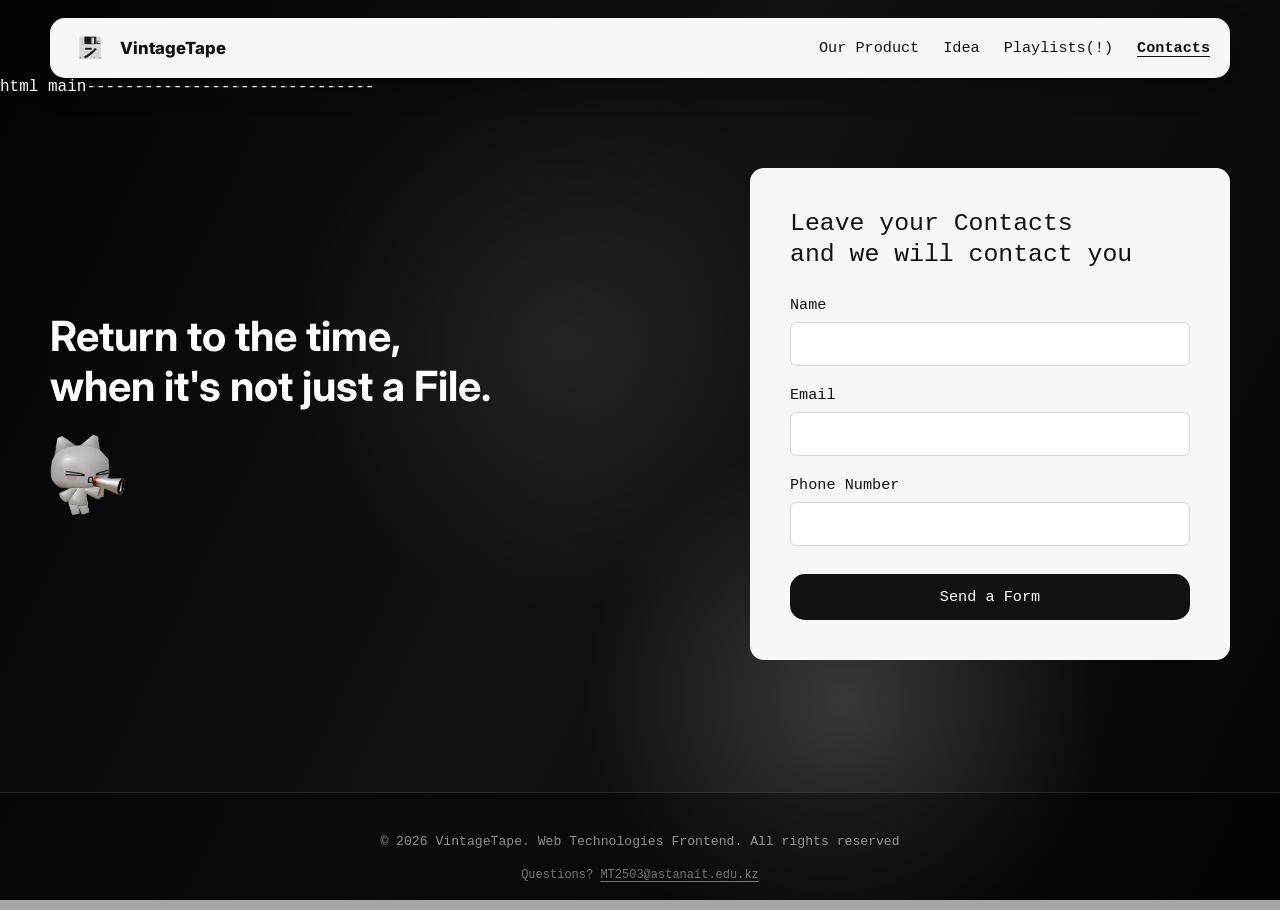
==== contacts.html @ 5c52cff9 "add contacts form" ====
<!DOCTYPE html>
<html lang="en">
<head>
  <meta charset="UTF-8">
  <meta name="viewport" content="width=device-width, initial-scale=1.0">
  <meta name="description" content="VintageTape Contacts - leave your name and contact info and we will get back to you.">
  <title>Contacts</title>

  <link rel="preconnect" href="https://fonts.googleapis.com">
  <link rel="preconnect" href="https://fonts.gstatic.com" crossorigin>
  <link href="https://fonts.googleapis.com/css2?family=Inter:wght@700;800&family=Iosevka+Charon:wght@400;500;700&display=swap" rel="stylesheet">
  <link rel="icon" type="image/x-icon" href="images/favicon.ico">
  <link rel="stylesheet" href="css/style.css">
  <link rel="stylesheet" href="css/responsive.css">
</head>

<body>

  <header class="site-nav">
    <a href="index.html" class="logo-link">
      <img src="images/logo.png" alt="VintageTape logo" class="logo-image">
      <span class="logo-text">VintageTape</span>
    </a>

    <nav class="nav-links" aria-label="Primary">
      <ul>
        <li><a href="index.html">Our Product</a></li>
        <li><a href="idea.html">Idea</a></li>
        <li><a href="playlists.html">Playlists(!)</a></li>
        <li><a href="contacts.html" class="active">Contacts</a></li>
      </ul>
    </nav>
  </header>

  <main>
   html main------------------------------
<section class="memory-section contacts-section">
      <div class="page-shell contacts-shell">

        <div class="contacts-intro">
          <h1 class="contacts-title">Return to the time,<br>when it's not just a File.</h1>
          <img src="images/cat-megaphone.png" alt="Cat mascot with a megaphone" class="contacts-cat">
        </div>

        <form class="contacts-card" action="#" method="post">
          <h2>Leave your Contacts<br>and we will contact you</h2>

          <label for="contact-name">Name</label>
          <input type="text" id="contact-name" name="name" autocomplete="name" required>

          <label for="contact-email">Email</label>
          <input type="email" id="contact-email" name="email" autocomplete="email" required>

          <label for="contact-phone">Phone Number</label>
          <input type="tel" id="contact-phone" name="phone" autocomplete="tel" required>

          <button type="submit" class="btn-submit">Send a Form</button>
        </form>

      </div>
    </section>

  </main>

  <footer class="site-footer">
    <div class="page-shell footer-content">
      <p> &copy 2026 VintageTape. Web Technologies Frontend. All rights reserved</p>
      <p class="footer-copy">Questions? <a href="https://lms.astanait.edu.kz/login/index.php?loginredirect=1">MT2503@astanait.edu.kz</a></p>
    </div>
  </footer>

</body>
</html>
---- css/style.css ----
*,
*::before,
*::after {
  box-sizing: border-box;
}

html {
  scroll-behavior: smooth;
}

body {
  margin: 0;
  min-width: 320px;
  color: #fff;
  font-family: "Iosevka Charon", monospace;

  background:
    radial-gradient(circle at 66% 78%, rgba(255, 255, 255, 0.18), transparent 24%),
    radial-gradient(circle at 44% 38%, rgba(255, 255, 255, 0.08), transparent 30%),
    linear-gradient(115deg, #030303 0%, #111 47%, #050505 100%);
  background-attachment: fixed;
}
/*Page sections*/

.memory-section {
  position: relative;
  overflow: hidden;
  padding: 72px 0;
}

.memory-section + .memory-section {
  margin-top: 48px;
}

.page-shell {
  width: min(1180px, calc(100% - 84px));
  margin: 0 auto;
}

/*Top nav bar*/

/* flex: main navigation */
.site-nav {
  width: min(1180px, calc(100% - 84px));
  margin: 18px auto 0;
  padding: 10px 20px;

  display: flex;
  align-items: center;
  justify-content: space-between;
  gap: 16px;

  background: #f7f7f7;
  border-radius: 15px;
  box-shadow: 0 10px 28px rgba(0, 0, 0, 0.3);
}

.logo-link {
  display: flex;
  align-items: center;
  gap: 10px;
  color: #111;
  text-decoration: none;
  flex-shrink: 0;
}

.logo-image {
  display: block;
  width: 40px;
  height: 40px;
  object-fit: contain;
}

.logo-text {
  font-family: "Inter", sans-serif;
  font-weight: 800;
  font-size: 1.05rem;
  white-space: nowrap;
}

.nav-links {
  font-family: "Iosevka Charon", monospace;
  font-size: 0.95rem;
  color: #111;
}

.nav-links ul {
  display: flex;
  align-items: center;
  gap: 24px;
  list-style: none;
  margin: 0;
  padding: 0;
}

.nav-links a {
  display: inline-block;
  color: inherit;
  text-decoration: none;
}

.nav-links a:hover,
.nav-links a:focus-visible {
  text-decoration: underline;
  text-underline-offset: 4px;
}

.nav-links a.active {
  font-weight: 700;
  text-decoration: underline;
  text-underline-offset: 4px;
}

.btn-cta {
  display: inline-block;
  padding: 12px 22px;
  border-radius: 15px;
  background: #111;
  color: #fff;

  font-family: "Iosevka Charon", monospace;
  font-size: 0.92rem;
  text-decoration: none;
  white-space: nowrap;
}

.btn-cta:hover,
.btn-cta:focus-visible {
  background: #2a2a2a;
}

/*Footer*/

.site-footer {
  margin-top: 60px;
  padding: 28px 0;
  border-top: 1px solid rgba(255, 255, 255, 0.12);
  background: rgba(0, 0, 0, 0.35);

  font-family: "Iosevka Charon", monospace;
  font-size: 0.82rem;
  color: rgba(255, 255, 255, 0.55);
  text-align: center;
}

.footer-content {
  display: flex;
  flex-direction: column;
  gap: 6px;
  align-items: center;
}

.footer-content a {
  color: inherit;
  text-decoration: underline;
  text-underline-offset: 3px;
}

.footer-copy {
  margin: 0;
  font-size: 0.75rem;
  opacity: 0.8;
}

:focus-visible {
  outline: 2px solid #fff;
  outline-offset: 4px;
}
/*Home page - Hero*/

.hero-shell {
  display: flex;
  flex-direction: column;
  align-items: center;
}

.hero-tagline {
  align-self: flex-end;
  margin: 0 0 8px;
  max-width: 340px;

  font-family: "Inter", sans-serif;
  font-weight: 700;
  font-size: 1.5rem;
  line-height: 1.25;
  text-align: right;
}

.disc-frame {
  position: relative;
  width: min(560px, 78vw);
}

.disc-slot {
  width: 100%;
  height: auto;
  aspect-ratio: 1 / 1;
  margin: 0;
}

.disc-image {
  max-width: 100%;
  max-height: 100%;
}

.wordmark {
  margin: -40px 0 0;

  font-family: "Inter", sans-serif;
  font-weight: 800;
  font-size: clamp(3rem, 8vw, 6.5rem);
  line-height: 1;
  letter-spacing: -0.03em;
  text-align: center;
}

.hero-cat {
  display: block;
  width: 96px;
  height: auto;
  margin: 20px auto 0;
}

/*Home page - Why VintageTape */

.benefits-title {
  margin: 0 0 32px;
  text-align: center;

  font-family: "Inter", sans-serif;
  font-weight: 700;
  font-size: clamp(1.6rem, 3vw, 2.2rem);
}
/* flex: benefits cards, wrap on smaller screens */
.benefits-row {
  display: flex;
  flex-wrap: wrap;
  justify-content: center;
  gap: 20px;
}

.benefit-card:hover {
  transform: translateY(-3px);
}

.benefit-card {
  flex: 1 1 220px;
  max-width: 320px;
  padding: 24px;

  background: #f7f7f7;
  color: #111;
  border-radius: 12px;
  text-align: center;
}

.benefit-card h3 {
  margin: 0 0 10px;
  font-family: "Iosevka Charon", monospace;
  font-size: 1.15rem;
  font-weight: 400;
}

.benefit-card p {
  margin: 0;
  font-size: 0.92rem;
  line-height: 1.3;
}

.benefits-summary {
  max-width: 640px;
  margin: 32px auto 0;
  text-align: center;
  font-size: 0.95rem;
  line-height: 1.45;
  color: rgba(255, 255, 255, 0.8);
}
/* Home page - Featured Playlists teaser*/

.featured-section {
  overflow: hidden;
}

.featured-disc-image {
  position: absolute;
  left: -40px;
  top: 50%;
  transform: translateY(-50%);
  width: min(280px, 32vw);
  height: auto;
  display: block;
  pointer-events: none;
  z-index: 0;
}

.featured-shell {
  position: relative;
  min-height: 480px;
  margin-top: 40px;
  display: flex;
  align-items: center;
}

.featured-text {
  position: relative;
  z-index: 1;
  margin-left: min(290px, 34vw);
  flex: 1;         
  min-width: 0;
  text-align: left;
}

.featured-list {
  display: flex;
  flex-direction: column;
  gap: 4px;
  list-style: none;
  margin: 0 0 18px;
  padding: 0;
  width: 100%;     
}

.featured-list a {
  display: block;
  padding: 10px 0;
  border-bottom: 1px solid rgba(255, 255, 255, 0.15);
  color: #fff;
  text-decoration: none;
}

.featured-list a:hover,
.featured-list a:focus-visible {
  color: rgba(255, 255, 255, 0.65);
}

.featured-link {
  display: inline-block;
  color: #fff;
  font-weight: 700;
  text-decoration: underline;
  text-underline-offset: 4px;
}
/*Contacts page*/

/* flex: contacts form + intro side by side */
.contacts-shell {
  display: flex;
  align-items: center;
  justify-content: space-between;
  flex-wrap: wrap;
  gap: 40px;
}

.contacts-intro {
  flex: 1 1 320px;
  display: flex;
  flex-direction: column;
  align-items: flex-start;
}

.contacts-title {
  margin: 0;
  font-family: "Inter", sans-serif;
  font-weight: 700;
  font-size: clamp(1.9rem, 3.6vw, 2.6rem);
  line-height: 1.2;
}

.contacts-cat {
  display: block;
  width: 76px;
  height: auto;
  margin: 22px 0 0;
}

.contacts-card {
  width: min(480px, 100%);
  padding: 40px;

  display: flex;
  flex-direction: column;

  background: #f7f7f7;
  color: #111;
  border-radius: 14px;
}

.contacts-card h2 {
  margin: 0 0 26px;
  font-family: "Iosevka Charon", monospace;
  font-weight: 500;
  font-size: clamp(1.3rem, 2.4vw, 1.55rem);
  line-height: 1.25;
}

.contacts-card label {
  margin: 0 0 8px;
  font-family: "Iosevka Charon", monospace;
  font-size: 0.95rem;
}

.contacts-card input {
  margin: 0 0 20px;
  padding: 12px 14px;

  border: 1px solid rgba(0, 0, 0, 0.15);
  border-radius: 6px;
  background: #fff;
  color: #111;

  font-family: "Iosevka Charon", monospace;
  font-size: 0.95rem;
}

.contacts-card input:focus-visible {
  outline: 2px solid #111;
  outline-offset: 1px;
}

.btn-submit {
  margin-top: 8px;
  padding: 14px;

  border: none;
  border-radius: 15px;
  background: #111;
  color: #fff;

  font-family: "Iosevka Charon", monospace;
  font-size: 0.95rem;
  cursor: pointer;
}

.btn-submit:hover,
.btn-submit:focus-visible {
  background: #2a2a2a;
}

.faq-kicker {
  margin: 0 0 6px;
  font-size: 0.8rem;
  letter-spacing: 0.08em;
  text-transform: uppercase;
  color: rgba(255, 255, 255, 0.6);
}

.faq-title {
  margin: 0 0 24px;
  font-family: "Inter", sans-serif;
  font-weight: 700;
  font-size: clamp(1.5rem, 3vw, 2rem);
}

.faq-list {
  display: flex;
  flex-direction: column;
  gap: 4px;
}

.faq-item {
  padding: 16px 0;
  border-top: 1px solid rgba(255, 255, 255, 0.15);
}

.faq-item summary {
  cursor: pointer;
  font-weight: 700;
  font-size: 1rem;
  color: #fff;
}

.faq-item p {
  margin: 12px 0 0;
  font-size: 0.92rem;
  line-height: 1.4;
  color: rgba(255, 255, 255, 0.8);
}
---- css/responsive.css ----
/* tablet- grids go 2 columns */
@media (max-width: 900px) {
  .page-shell {
    width: min(720px, calc(100% - 48px));
  }

  .memory-grid {
    grid-template-columns: repeat(2, minmax(0, 1fr));
    gap: 24px;
  }

  .memory-card {
    min-height: 280px;
    padding: 20px 16px 16px;
  }

  .site-nav {
    width: min(720px, calc(100% - 48px));
  }

  .nav-links ul {
    gap: 14px;
  }

  .nav-links {
    font-size: 0.85rem;
  }

  .playlists-grid {
    grid-template-columns: repeat(2, minmax(0, 1fr));
    gap: 18px;
  }

  .playlist-card {
    padding: 18px 16px 22px;
  }

  .contacts-shell {
    justify-content: center;
    text-align: center;
  }

  .contacts-intro {
    align-items: center;
  }

   .floating-disc {
    display: none;
  }

  .featured-disc-image {
    left: -30px;
    width: min(220px, 30vw);
  }

  .featured-shell {
    min-height: 420px;
  }

  .featured-text {
    margin-left: min(200px, 28vw);
  }
}

/* phone- single column, nav wraps, featured disc at bottom */
@media (max-width: 560px) {
  .page-shell {
    width: calc(100% - 28px);
  }

  .idea-title {
    font-size: 2rem;
    line-height: 1.08;
  }

  .idea-intro {
    font-size: 0.95rem;
  }

  .memory-grid {
    grid-template-columns: 1fr;
    justify-items: center;
    gap: 16px;
    margin-top: 44px;
  }

  .memory-card {
    width: 100%;
    max-width: 320px;
    min-height: 260px;
    padding: 20px 16px 18px;
  }

  .image-slot {
    height: 88px;
  }

  .memory-card p {
    font-size: 0.9rem;
  }

  .idea-cta-row {
    flex-direction: column;
    align-items: center;
    gap: 16px;
    margin-top: 56px;
  }

  .idea-cta-card {
    flex: 1 1 auto;
    width: 100%;
    max-width: 320px;
    padding: 22px 20px;
  }

  .idea-quote {
    font-size: 1.35rem;
  }

  .idea-quote-caption {
    font-size: 0.95rem;
  }

  .idea-cta-card h3 {
    font-size: 1.3rem;
  }

  .idea-cta-card p {
    font-size: 1rem;
  }

  .site-nav {
    flex-wrap: wrap;
    justify-content: center;
    border-radius: 22px;
    padding: 14px;
  }

  .logo-link {
    justify-content: center;
  }

  .nav-links {
    width: 100%;
  }

  .nav-links ul {
    justify-content: center;
    flex-wrap: wrap;
    gap: 10px 16px;
  }

  .hero-tagline {
    align-self: center;
    text-align: center;
  }

  .wordmark {
    font-size: clamp(2.6rem, 13vw, 4rem);
  }

  .hero-cat {
    width: 76px;
  }

    .featured-section {
    padding-bottom: 0;
  }

  .featured-shell {
    min-height: 0;
    margin-top: 24px;
    padding-bottom: 130px;
    display: block;
  }

  .featured-text {
    position: relative;
    z-index: 2;
    margin-left: 0;
    text-align: center;
  }

  .featured-list a {
    text-align: center;
  }

  .featured-disc-image {
    position: absolute;
    left: 50%;
    top: auto;
    right: auto;
    bottom: -80px;
    width: min(120px, 32vw);
    height: auto;
    margin: 0;
    transform: translateX(-50%) rotate(-90deg);
    transform-origin: center center;
    z-index: 0;
    pointer-events: none;
  }

  .site-footer {
    margin-top: 0;
  }
  .playlists-grid {
    grid-template-columns: 1fr;
    justify-items: center;
    gap: 28px;
  }

  .playlist-card {
    width: 100%;
    max-width: 320px;
    padding: 18px 14px 22px;
  }

  .playlist-card h2 {
    font-size: 1.05rem;
  }

  .playlist-disc {
    max-width: 150px;
    margin: 4px 0 16px;
  }

  .faq-item summary {
    font-size: 0.95rem;
  }

  .faq-item p {
    font-size: 0.88rem;
  }

  .contacts-card {
    padding: 24px 18px;
  }

  .contacts-card input {
    padding: 10px 12px;
    margin-bottom: 16px;
  }

  .make-it-yours-shell {
    flex-direction: column;
    justify-content: flex-start;
    text-align: center;
    padding: 30px 24px;
  }

  .make-it-yours-text {
    flex: 1 1 auto;
  }

  .make-it-yours-text p {
    margin-left: auto;
    margin-right: auto;
  }

  .make-it-yours-text ol {
    display: inline-block;
    text-align: left;
  }

  .make-it-yours-btn {
    width: 100%;
  }
}
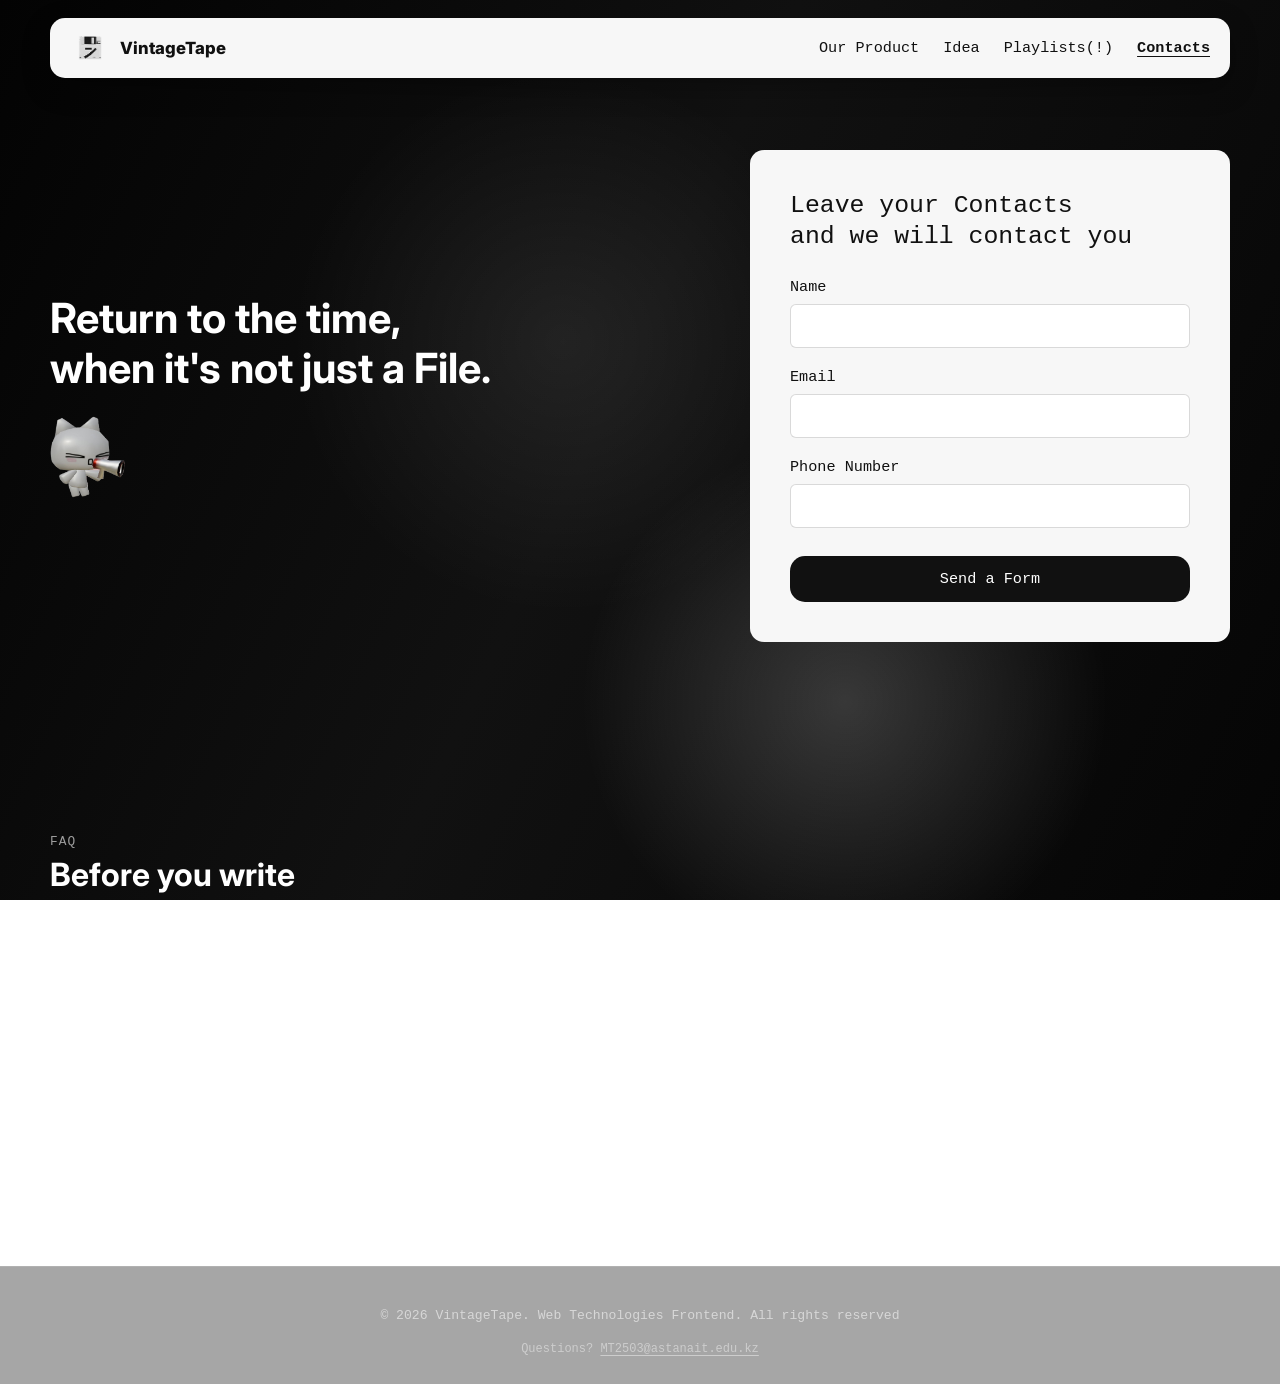
==== commit d11e12a3: "add faq section" ====
--- a/contacts.html
+++ b/contacts.html
@@ -33,7 +33,7 @@
   </header>
 
   <main>
-   html main------------------------------
+  
 <section class="memory-section contacts-section">
       <div class="page-shell contacts-shell">
 
@@ -59,6 +59,34 @@
 
       </div>
     </section>
+    <section class="memory-section faq-section" aria-labelledby="faq-title">
+      <div class="page-shell">
+        <p class="faq-kicker">FAQ</p>
+        <h2 id="faq-title" class="faq-title">Before you write</h2>
+
+        <div class="faq-list">
+          <details class="faq-item">
+            <summary>Do I need an account?</summary>
+            <p>No. Leave your name and contact info above, and we'll get back to you directly.</p>
+          </details>
+
+          <details class="faq-item">
+            <summary>Can I request a specific genre?</summary>
+            <p>Yes - pick one from the Playlists page first, or just mention it in your message.</p>
+          </details>
+
+          <details class="faq-item">
+            <summary>Is VintageTape a streaming app?</summary>
+            <p>Not quite - it's a themed catalog experience. Pick a mood, and we help you build a playlist around it.</p>
+          </details>
+
+          <details class="faq-item">
+            <summary>How long until I hear back?</summary>
+            <p>Usually within a day.</p>
+          </details>
+        </div>
+      </div>
+    </section>
 
   </main>
 
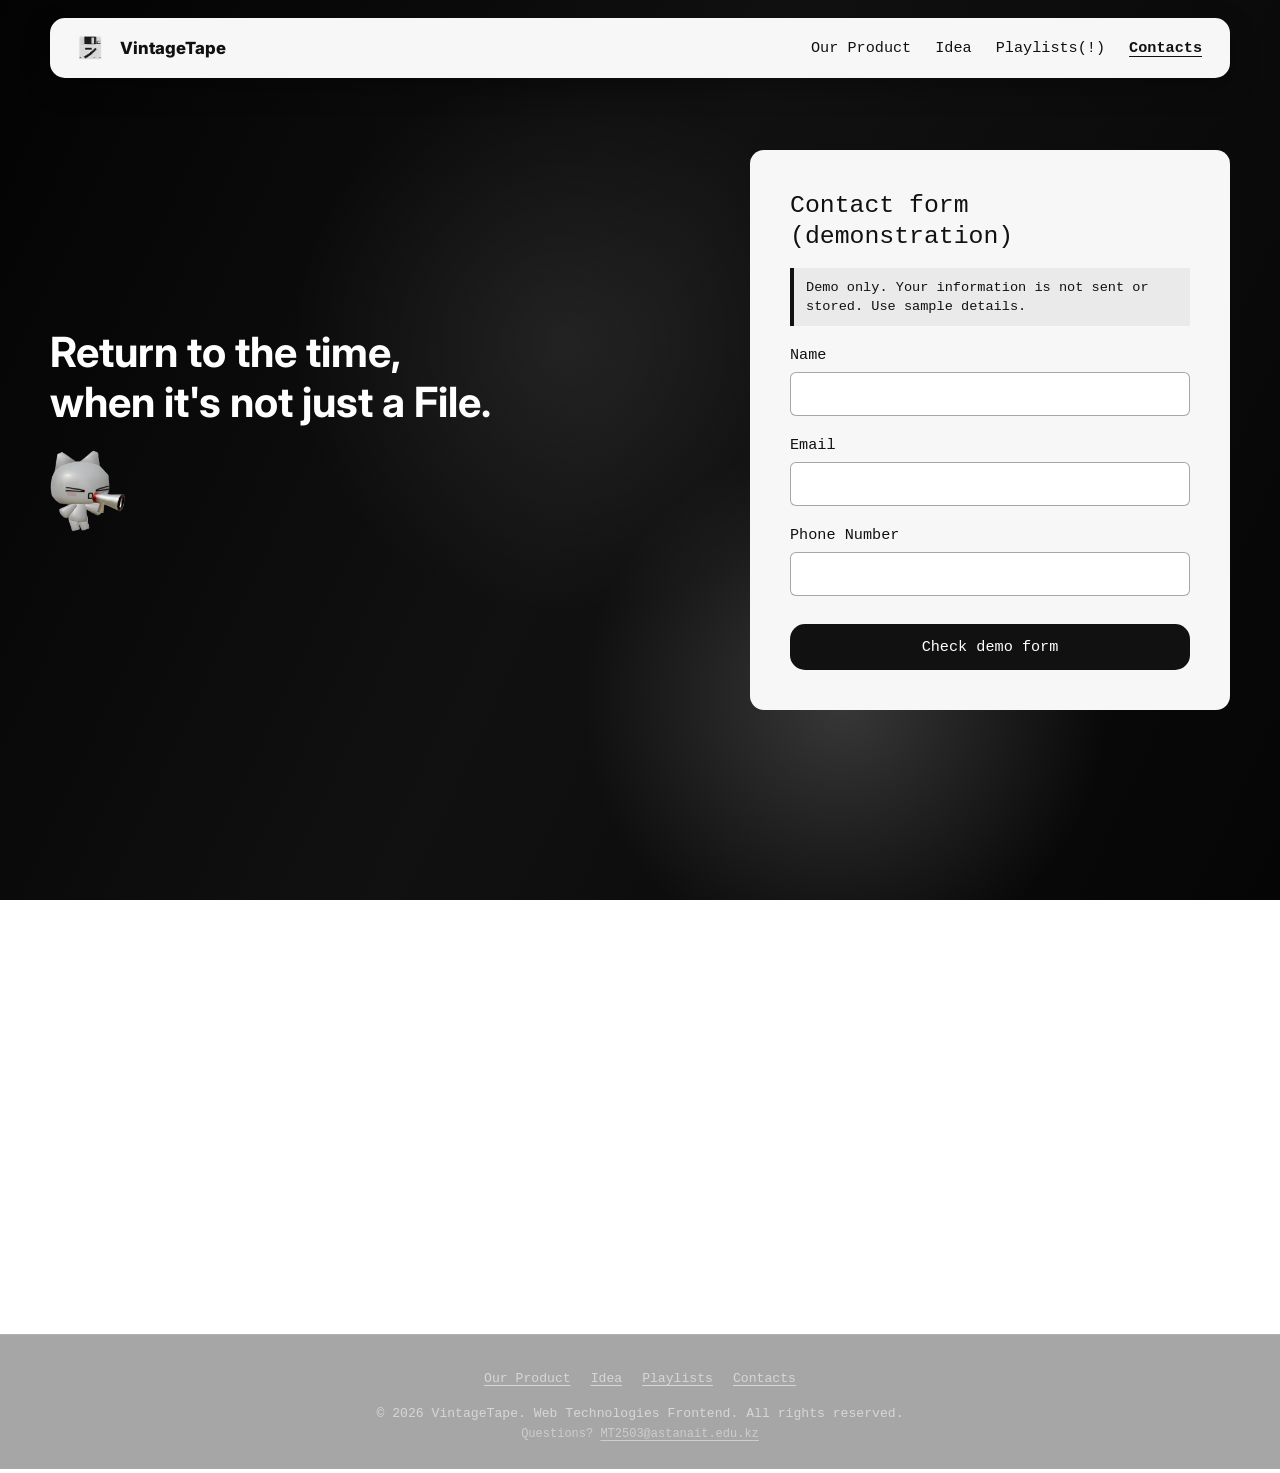
==== commit bb15acb7: "Final comit with fixes and adjustments" ====
--- a/contacts.html
+++ b/contacts.html
@@ -3,8 +3,8 @@
 <head>
   <meta charset="UTF-8">
   <meta name="viewport" content="width=device-width, initial-scale=1.0">
-  <meta name="description" content="VintageTape Contacts - leave your name and contact info and we will get back to you.">
-  <title>Contacts</title>
+  <meta name="description" content="VintageTape Contacts - a demonstration contact form and answers to common questions.">
+  <title>Contacts | VintageTape</title>
 
   <link rel="preconnect" href="https://fonts.googleapis.com">
   <link rel="preconnect" href="https://fonts.gstatic.com" crossorigin>
@@ -18,7 +18,7 @@
 
   <header class="site-nav">
     <a href="index.html" class="logo-link">
-      <img src="images/logo.png" alt="VintageTape logo" class="logo-image">
+      <img src="images/logo.png" alt="VintageTape logo" class="logo-image" width="40" height="40">
       <span class="logo-text">VintageTape</span>
     </a>
 
@@ -27,14 +27,13 @@
         <li><a href="index.html">Our Product</a></li>
         <li><a href="idea.html">Idea</a></li>
         <li><a href="playlists.html">Playlists(!)</a></li>
-        <li><a href="contacts.html" class="active">Contacts</a></li>
+        <li><a href="contacts.html" aria-current="page">Contacts</a></li>
       </ul>
     </nav>
   </header>
 
-  <main>
-  
-<section class="memory-section contacts-section">
+  <main id="main-content">
+    <section class="memory-section contacts-section">
       <div class="page-shell contacts-shell">
 
         <div class="contacts-intro">
@@ -42,24 +41,27 @@
           <img src="images/cat-megaphone.png" alt="Cat mascot with a megaphone" class="contacts-cat">
         </div>
 
-        <form class="contacts-card" action="#" method="post">
-          <h2>Leave your Contacts<br>and we will contact you</h2>
+        <form class="contacts-card" action="demo-result.html" method="get" aria-describedby="demo-note">
+          <h2>Contact form<br>(demonstration)</h2>
+
+          <p id="demo-note" class="demo-note">Demo only. Your information is not sent or stored. Use sample details.</p>
 
           <label for="contact-name">Name</label>
-          <input type="text" id="contact-name" name="name" autocomplete="name" required>
+          <input type="text" id="contact-name" autocomplete="name" required>
 
           <label for="contact-email">Email</label>
-          <input type="email" id="contact-email" name="email" autocomplete="email" required>
+          <input type="email" id="contact-email" autocomplete="email" required>
 
           <label for="contact-phone">Phone Number</label>
-          <input type="tel" id="contact-phone" name="phone" autocomplete="tel" required>
+          <input type="tel" id="contact-phone" autocomplete="tel" required>
 
-          <button type="submit" class="btn-submit">Send a Form</button>
+          <button type="submit" class="btn-submit">Check demo form</button>
         </form>
 
       </div>
     </section>
-    <section class="memory-section faq-section" aria-labelledby="faq-title">
+
+    <section id="faq" class="memory-section faq-section" aria-labelledby="faq-title">
       <div class="page-shell">
         <p class="faq-kicker">FAQ</p>
         <h2 id="faq-title" class="faq-title">Before you write</h2>
@@ -67,22 +69,22 @@
         <div class="faq-list">
           <details class="faq-item">
             <summary>Do I need an account?</summary>
-            <p>No. Leave your name and contact info above, and we'll get back to you directly.</p>
+            <p>No. VintageTape has no accounts or logins, and the form on this page is a demonstration only.</p>
           </details>
 
           <details class="faq-item">
-            <summary>Can I request a specific genre?</summary>
-            <p>Yes - pick one from the Playlists page first, or just mention it in your message.</p>
+            <summary>Which genres does VintageTape cover?</summary>
+            <p>The Playlists page shows six genres: Rock, Noise Pop, k-pop, Neo, J-pop and Indie.</p>
           </details>
 
           <details class="faq-item">
             <summary>Is VintageTape a streaming app?</summary>
-            <p>Not quite - it's a themed catalog experience. Pick a mood, and we help you build a playlist around it.</p>
+            <p>No. It is a themed catalog concept. It does not play music; it brings back the feel of flipping through a disc collection.</p>
           </details>
 
           <details class="faq-item">
-            <summary>How long until I hear back?</summary>
-            <p>Usually within a day.</p>
+            <summary>Is the form real?</summary>
+            <p>No. It only shows how built-in HTML validation works. When all fields are valid, your browser opens a demonstration page. Nothing is sent or stored.</p>
           </details>
         </div>
       </div>
@@ -92,8 +94,14 @@
 
   <footer class="site-footer">
     <div class="page-shell footer-content">
-      <p> &copy 2026 VintageTape. Web Technologies Frontend. All rights reserved</p>
-      <p class="footer-copy">Questions? <a href="https://lms.astanait.edu.kz/login/index.php?loginredirect=1">MT2503@astanait.edu.kz</a></p>
+      <nav class="footer-nav" aria-label="Footer">
+        <a href="index.html">Our Product</a>
+        <a href="idea.html">Idea</a>
+        <a href="playlists.html">Playlists</a>
+        <a href="contacts.html">Contacts</a>
+      </nav>
+      <p>&copy; 2026 VintageTape. Web Technologies Frontend. All rights reserved.</p>
+      <p class="footer-copy">Questions? <a href="mailto:254316@astanait.edu.kz">MT2503@astanait.edu.kz</a></p>
     </div>
   </footer>
 
--- a/css/style.css
+++ b/css/style.css
@@ -20,7 +20,16 @@
     linear-gradient(115deg, #030303 0%, #111 47%, #050505 100%);
   background-attachment: fixed;
 }
-/*Page sections*/
+
+/* Responsive images: never wider than their container, keep proportions */
+img {
+  display: block;
+  max-width: 100%;
+  height: auto;
+}
+
+
+/* Page sections */
 
 .memory-section {
   position: relative;
@@ -33,25 +42,25 @@
 }
 
 .page-shell {
-  width: min(1180px, calc(100% - 84px));
+  width: calc(100% - 28px);
   margin: 0 auto;
 }
 
-/*Top nav bar*/
-
-/* flex: main navigation */
+/* Top nav bar (flex) */
+
 .site-nav {
-  width: min(1180px, calc(100% - 84px));
+  width: calc(100% - 28px);
   margin: 18px auto 0;
-  padding: 10px 20px;
-
-  display: flex;
-  align-items: center;
-  justify-content: space-between;
-  gap: 16px;
+  padding: 14px;
+
+  display: flex;
+  flex-wrap: wrap;
+  align-items: center;
+  justify-content: center;
+  gap: 8px 16px;
 
   background: #f7f7f7;
-  border-radius: 15px;
+  border-radius: 22px;
   box-shadow: 0 10px 28px rgba(0, 0, 0, 0.3);
 }
 
@@ -79,15 +88,18 @@
 }
 
 .nav-links {
-  font-family: "Iosevka Charon", monospace;
-  font-size: 0.95rem;
+  width: 100%;
+  font-family: "Iosevka Charon", monospace;
+  font-size: 0.85rem;
   color: #111;
 }
 
 .nav-links ul {
   display: flex;
-  align-items: center;
-  gap: 24px;
+  flex-wrap: wrap;
+  align-items: center;
+  justify-content: center;
+  gap: 0 4px;
   list-style: none;
   margin: 0;
   padding: 0;
@@ -95,6 +107,7 @@
 
 .nav-links a {
   display: inline-block;
+  padding: 0.65rem 0.5rem;
   color: inherit;
   text-decoration: none;
 }
@@ -105,11 +118,13 @@
   text-underline-offset: 4px;
 }
 
-.nav-links a.active {
+.nav-links a[aria-current="page"] {
   font-weight: 700;
   text-decoration: underline;
   text-underline-offset: 4px;
 }
+
+/* Button-styled link */
 
 .btn-cta {
   display: inline-block;
@@ -120,8 +135,8 @@
 
   font-family: "Iosevka Charon", monospace;
   font-size: 0.92rem;
+  text-align: center;
   text-decoration: none;
-  white-space: nowrap;
 }
 
 .btn-cta:hover,
@@ -129,44 +144,28 @@
   background: #2a2a2a;
 }
 
-/*Footer*/
-
-.site-footer {
-  margin-top: 60px;
-  padding: 28px 0;
-  border-top: 1px solid rgba(255, 255, 255, 0.12);
-  background: rgba(0, 0, 0, 0.35);
-
-  font-family: "Iosevka Charon", monospace;
-  font-size: 0.82rem;
-  color: rgba(255, 255, 255, 0.55);
-  text-align: center;
-}
-
-.footer-content {
-  display: flex;
-  flex-direction: column;
-  gap: 6px;
-  align-items: center;
-}
-
-.footer-content a {
-  color: inherit;
-  text-decoration: underline;
-  text-underline-offset: 3px;
-}
-
-.footer-copy {
-  margin: 0;
-  font-size: 0.75rem;
-  opacity: 0.8;
-}
-
-:focus-visible {
-  outline: 2px solid #fff;
-  outline-offset: 4px;
-}
-/*Home page - Hero*/
+/* Shared card / image styles */
+
+.image-slot {
+  width: 100%;
+  height: 88px;
+  margin: 0 0 12px;
+
+  display: flex;
+  justify-content: center;
+  align-items: center;
+}
+
+.card-image {
+  display: block;
+  width: auto;
+  max-width: min(100%, 180px);
+  height: auto;
+  max-height: 180px;
+  object-fit: contain;
+}
+
+/* Home page - Hero */
 
 .hero-shell {
   display: flex;
@@ -175,7 +174,7 @@
 }
 
 .hero-tagline {
-  align-self: flex-end;
+  align-self: center;
   margin: 0 0 8px;
   max-width: 340px;
 
@@ -183,7 +182,7 @@
   font-weight: 700;
   font-size: 1.5rem;
   line-height: 1.25;
-  text-align: right;
+  text-align: center;
 }
 
 .disc-frame {
@@ -208,7 +207,7 @@
 
   font-family: "Inter", sans-serif;
   font-weight: 800;
-  font-size: clamp(3rem, 8vw, 6.5rem);
+  font-size: clamp(2.6rem, 13vw, 4rem);
   line-height: 1;
   letter-spacing: -0.03em;
   text-align: center;
@@ -216,12 +215,12 @@
 
 .hero-cat {
   display: block;
-  width: 96px;
+  width: 76px;
   height: auto;
   margin: 20px auto 0;
 }
 
-/*Home page - Why VintageTape */
+/* Home page - Why VintageTape (flex, wraps on small screens) */
 
 .benefits-title {
   margin: 0 0 32px;
@@ -231,16 +230,12 @@
   font-weight: 700;
   font-size: clamp(1.6rem, 3vw, 2.2rem);
 }
-/* flex: benefits cards, wrap on smaller screens */
+
 .benefits-row {
   display: flex;
   flex-wrap: wrap;
   justify-content: center;
   gap: 20px;
-}
-
-.benefit-card:hover {
-  transform: translateY(-3px);
 }
 
 .benefit-card {
@@ -252,6 +247,11 @@
   color: #111;
   border-radius: 12px;
   text-align: center;
+  transition: transform 0.2s ease;
+}
+
+.benefit-card:hover {
+  transform: translateY(-3px);
 }
 
 .benefit-card h3 {
@@ -275,39 +275,43 @@
   line-height: 1.45;
   color: rgba(255, 255, 255, 0.8);
 }
-/* Home page - Featured Playlists teaser*/
+
+/* Home page - Featured playlists teaser (phone: disc at the bottom) */
 
 .featured-section {
   overflow: hidden;
+  padding-bottom: 0;
 }
 
 .featured-disc-image {
   position: absolute;
-  left: -40px;
-  top: 50%;
-  transform: translateY(-50%);
-  width: min(280px, 32vw);
+  left: 50%;
+  top: auto;
+  bottom: -80px;
+  width: min(120px, 32vw);
   height: auto;
+  margin: 0;
   display: block;
+  transform: translateX(-50%) rotate(-90deg);
+  transform-origin: center center;
   pointer-events: none;
   z-index: 0;
 }
 
 .featured-shell {
   position: relative;
-  min-height: 480px;
-  margin-top: 40px;
-  display: flex;
-  align-items: center;
+  min-height: 0;
+  margin-top: 24px;
+  padding-bottom: 130px;
+  display: block;
 }
 
 .featured-text {
   position: relative;
-  z-index: 1;
-  margin-left: min(290px, 34vw);
-  flex: 1;         
+  z-index: 2;
+  margin-left: 0;
   min-width: 0;
-  text-align: left;
+  text-align: center;
 }
 
 .featured-list {
@@ -317,7 +321,7 @@
   list-style: none;
   margin: 0 0 18px;
   padding: 0;
-  width: 100%;     
+  width: 100%;
 }
 
 .featured-list a {
@@ -325,6 +329,7 @@
   padding: 10px 0;
   border-bottom: 1px solid rgba(255, 255, 255, 0.15);
   color: #fff;
+  text-align: center;
   text-decoration: none;
 }
 
@@ -335,27 +340,371 @@
 
 .featured-link {
   display: inline-block;
+  padding: 6px 0;
   color: #fff;
   font-weight: 700;
   text-decoration: underline;
   text-underline-offset: 4px;
 }
-/*Contacts page*/
-
-/* flex: contacts form + intro side by side */
+
+/* Footer */
+
+.site-footer {
+  margin-top: 0;
+  padding: 28px 0;
+  border-top: 1px solid rgba(255, 255, 255, 0.12);
+  background: rgba(0, 0, 0, 0.35);
+
+  font-family: "Iosevka Charon", monospace;
+  font-size: 0.82rem;
+  color: rgba(255, 255, 255, 0.55);
+  text-align: center;
+}
+
+.footer-content {
+  display: flex;
+  flex-direction: column;
+  gap: 6px;
+  align-items: center;
+}
+
+.footer-content p {
+  margin: 0;
+}
+
+.footer-content a {
+  color: inherit;
+  text-decoration: underline;
+  text-underline-offset: 3px;
+}
+
+.footer-nav {
+  display: flex;
+  flex-wrap: wrap;
+  justify-content: center;
+  gap: 0 12px;
+  margin-bottom: 6px;
+}
+
+.footer-nav a {
+  display: inline-block;
+  padding: 0.5rem 0.25rem;
+}
+
+.footer-copy {
+  font-size: 0.75rem;
+  opacity: 0.8;
+}
+
+/* Keyboard focus: white ring on dark areas, dark ring on light cards */
+
+:focus-visible {
+  outline: 3px solid #fff;
+  outline-offset: 4px;
+}
+
+.site-nav :focus-visible,
+.benefit-card :focus-visible,
+.memory-card :focus-visible,
+.idea-cta-card :focus-visible,
+.make-it-yours-shell :focus-visible,
+.contacts-card :focus-visible,
+.demo-card :focus-visible {
+  outline-color: #111;
+}
+
+/* Idea page - memory cards */
+
+.idea-title {
+  margin: 0 auto;
+  max-width: 650px;
+  color: #fff;
+  text-align: center;
+
+  font-family: "Inter", sans-serif;
+  font-size: 2rem;
+  font-weight: 700;
+  line-height: 1.08;
+}
+
+.idea-intro {
+  max-width: 620px;
+  margin: 20px auto 0;
+  text-align: center;
+  font-size: 0.95rem;
+  line-height: 1.45;
+  color: rgba(255, 255, 255, 0.8);
+}
+
+/* grid: idea page - 4 memory cards (1 column on phones) */
+.memory-grid {
+  display: grid;
+  grid-template-columns: minmax(0, 1fr);
+  justify-items: center;
+  gap: 16px;
+  margin-top: 44px;
+}
+
+.memory-card {
+  width: 100%;
+  max-width: 320px;
+  min-width: 0;
+  min-height: 260px;
+  padding: 20px 16px 18px;
+
+  display: flex;
+  flex-direction: column;
+
+  background: #f7f7f7;
+  color: #111;
+  border-radius: 10px;
+  transition: transform 0.2s ease;
+}
+
+.memory-card:hover {
+  transform: translateY(-3px);
+}
+
+.memory-card h2 {
+  margin: 0 0 12px;
+  text-align: center;
+
+  font-family: "Iosevka Charon", monospace;
+  font-size: 1.6rem;
+  font-weight: 400;
+  line-height: 1.1;
+}
+
+.memory-card .card-image {
+  max-height: 100%;
+}
+
+.memory-card p {
+  margin: auto 0 0;
+  font-size: 0.9rem;
+  line-height: 1.3;
+}
+
+.idea-cta-row {
+  display: flex;
+  flex-direction: column;
+  flex-wrap: wrap;
+  align-items: center;
+  gap: 16px;
+  margin-top: 56px;
+}
+
+.idea-cta-card {
+  flex: 1 1 auto;
+  width: 100%;
+  max-width: 320px;
+  padding: 22px 20px;
+
+  background: #f7f7f7;
+  color: #111;
+  border-radius: 14px;
+  transition: transform 0.2s ease;
+}
+
+.idea-cta-card:hover {
+  transform: translateY(-3px);
+}
+
+.idea-quote {
+  margin: 0 0 8px;
+  font-family: "Inter", sans-serif;
+  font-weight: 700;
+  font-size: 1.35rem;
+}
+
+.idea-quote-caption {
+  margin: 0;
+  font-size: 0.95rem;
+  color: rgba(0, 0, 0, 0.6);
+}
+
+.idea-cta-card h3 {
+  margin: 0 0 10px;
+  font-family: "Iosevka Charon", monospace;
+  font-size: 1.3rem;
+  font-weight: 500;
+}
+
+.idea-cta-card p {
+  margin: 0 0 12px;
+  font-size: 1rem;
+  line-height: 1.35;
+}
+
+.idea-cta-card a {
+  display: inline-block;
+  padding: 4px 0;
+  color: #111;
+  font-weight: 700;
+  text-decoration: underline;
+  text-underline-offset: 3px;
+}
+
+/* Playlists page - floating discs + Make it yours */
+
+.playlists-section {
+  position: relative;
+}
+
+.playlists-title {
+  margin: 0 auto 56px;
+  max-width: 760px;
+  position: relative;
+  z-index: 1;
+
+  font-family: "Iosevka Charon", monospace;
+  font-weight: 400;
+  font-size: clamp(1.15rem, 2.4vw, 1.5rem);
+  line-height: 1.3;
+  text-align: center;
+}
+
+/* grid: playlists - 6 genre cards (1 column on phones) */
+.playlists-grid {
+  position: relative;
+  z-index: 1;
+
+  display: grid;
+  grid-template-columns: minmax(0, 1fr);
+  justify-items: center;
+  gap: 28px;
+}
+
+.playlist-card {
+  width: 100%;
+  max-width: 320px;
+  padding: 18px 14px 22px;
+
+  display: flex;
+  flex-direction: column;
+  align-items: center;
+
+  background: rgba(255, 255, 255, 0.08);
+  border: 1px solid rgba(255, 255, 255, 0.35);
+  border-radius: 12px;
+  color: #fff;
+  transition: transform 0.2s ease, background 0.2s ease;
+}
+
+.playlist-card:hover {
+  background: rgba(255, 255, 255, 0.15);
+  transform: translateY(-3px);
+}
+
+.playlist-disc {
+  width: 100%;
+  max-width: 150px;
+  aspect-ratio: 1 / 1;
+  height: auto;
+  margin: 4px 0 16px;
+}
+
+.playlist-card h2 {
+  margin: 0;
+  font-family: "Iosevka Charon", monospace;
+  font-weight: 400;
+  font-size: 1.05rem;
+}
+
+/* decorative discs are hidden on small screens (shown from 64rem) */
+.floating-disc {
+  display: none;
+  position: absolute;
+  top: 50%;
+  width: min(260px, 30vw);
+  height: auto;
+  transform: translateY(-50%);
+  z-index: 0;
+  opacity: 0.55;
+  pointer-events: none;
+}
+
+.floating-disc-left {
+  left: -60px;
+}
+
+.floating-disc-right {
+  right: -60px;
+}
+
+.make-it-yours-section {
+  margin-top: 48px;
+}
+
+.make-it-yours-shell {
+  display: flex;
+  flex-direction: column;
+  align-items: center;
+  justify-content: flex-start;
+  gap: 30px;
+
+  padding: 30px 24px;
+  background: #f7f7f7;
+  color: #111;
+  border-radius: 20px;
+  text-align: center;
+}
+
+.make-it-yours-text {
+  flex: 1 1 auto;
+}
+
+.make-it-yours-text h2 {
+  margin: 0 0 14px;
+  color: #111;
+  font-family: "Inter", sans-serif;
+  font-weight: 700;
+  font-size: clamp(1.4rem, 2.8vw, 1.9rem);
+}
+
+.make-it-yours-text p {
+  margin: 0 auto 16px;
+  max-width: 560px;
+  color: rgba(17, 17, 17, 0.75);
+  font-size: 0.95rem;
+  line-height: 1.4;
+}
+
+.make-it-yours-text ol {
+  display: inline-block;
+  margin: 0;
+  padding-left: 20px;
+  color: rgba(17, 17, 17, 0.75);
+  font-size: 0.92rem;
+  line-height: 1.6;
+  text-align: left;
+}
+
+.make-it-yours-btn {
+  flex: 0 0 auto;
+  width: 100%;
+  padding: 18px 34px;
+  font-size: 1.05rem;
+  border-radius: 18px;
+}
+
+/* Contacts page */
+
+/* flex: contacts intro + form (stacked and centred on small screens) */
 .contacts-shell {
   display: flex;
   align-items: center;
-  justify-content: space-between;
+  justify-content: center;
   flex-wrap: wrap;
   gap: 40px;
+  text-align: center;
 }
 
 .contacts-intro {
   flex: 1 1 320px;
   display: flex;
   flex-direction: column;
-  align-items: flex-start;
+  align-items: center;
 }
 
 .contacts-title {
@@ -375,7 +724,7 @@
 
 .contacts-card {
   width: min(480px, 100%);
-  padding: 40px;
+  padding: 24px 18px;
 
   display: flex;
   flex-direction: column;
@@ -383,16 +732,26 @@
   background: #f7f7f7;
   color: #111;
   border-radius: 14px;
+  text-align: left;
 }
 
 .contacts-card h2 {
-  margin: 0 0 26px;
+  margin: 0 0 16px;
   font-family: "Iosevka Charon", monospace;
   font-weight: 500;
   font-size: clamp(1.3rem, 2.4vw, 1.55rem);
   line-height: 1.25;
 }
 
+.demo-note {
+  margin: 0 0 20px;
+  padding: 10px 12px;
+  border-left: 4px solid #111;
+  background: rgba(0, 0, 0, 0.05);
+  font-size: 0.85rem;
+  line-height: 1.4;
+}
+
 .contacts-card label {
   margin: 0 0 8px;
   font-family: "Iosevka Charon", monospace;
@@ -400,21 +759,18 @@
 }
 
 .contacts-card input {
-  margin: 0 0 20px;
-  padding: 12px 14px;
-
-  border: 1px solid rgba(0, 0, 0, 0.15);
+  width: 100%;
+  max-width: 100%;
+  margin: 0 0 16px;
+  padding: 10px 12px;
+
+  border: 1px solid rgba(0, 0, 0, 0.35);
   border-radius: 6px;
   background: #fff;
   color: #111;
 
   font-family: "Iosevka Charon", monospace;
   font-size: 0.95rem;
-}
-
-.contacts-card input:focus-visible {
-  outline: 2px solid #111;
-  outline-offset: 1px;
 }
 
 .btn-submit {
@@ -465,13 +821,44 @@
 .faq-item summary {
   cursor: pointer;
   font-weight: 700;
-  font-size: 1rem;
+  font-size: 0.95rem;
   color: #fff;
 }
 
 .faq-item p {
   margin: 12px 0 0;
-  font-size: 0.92rem;
+  font-size: 0.88rem;
   line-height: 1.4;
   color: rgba(255, 255, 255, 0.8);
 }
+
+/* Demonstration result page */
+
+.demo-card {
+  max-width: 640px;
+  margin: 0 auto;
+  padding: 32px 24px;
+
+  background: #f7f7f7;
+  color: #111;
+  border-radius: 14px;
+  text-align: center;
+}
+
+.demo-card h1 {
+  margin: 0 0 16px;
+  font-family: "Inter", sans-serif;
+  font-weight: 700;
+  font-size: clamp(1.6rem, 5vw, 2.2rem);
+  line-height: 1.2;
+}
+
+.demo-card p {
+  margin: 0 0 16px;
+  font-size: 1rem;
+  line-height: 1.45;
+}
+
+.demo-card .btn-cta {
+  margin-top: 8px;
+}
--- a/css/responsive.css
+++ b/css/responsive.css
@@ -1,268 +1,275 @@
-/* tablet- grids go 2 columns */
-@media (max-width: 900px) {
+/* ---------- Tablet: 48rem and wider ---------- */
+@media (min-width: 48rem) {
   .page-shell {
     width: min(720px, calc(100% - 48px));
   }
 
+  /* navigation: one row, logo left, links right */
+  .site-nav {
+    width: min(720px, calc(100% - 48px));
+    padding: 10px 20px;
+    justify-content: space-between;
+    border-radius: 15px;
+  }
+
+  .nav-links {
+    width: auto;
+  }
+
+  .nav-links ul {
+    justify-content: flex-end;
+  }
+
+  .site-footer {
+    margin-top: 60px;
+  }
+
+  /* home: hero */
+  .hero-tagline {
+    align-self: flex-end;
+    text-align: right;
+  }
+
+  .wordmark {
+    font-size: clamp(3rem, 8vw, 6.5rem);
+  }
+
+  .hero-cat {
+    width: 96px;
+  }
+
+  /* home: featured teaser - disc on the left, text on the right */
+  .featured-section {
+    padding-bottom: 72px;
+  }
+
+  .featured-disc-image {
+    left: -30px;
+    top: 50%;
+    bottom: auto;
+    width: min(220px, 30vw);
+    transform: translateY(-50%);
+  }
+
+  .featured-shell {
+    min-height: 420px;
+    margin-top: 40px;
+    padding-bottom: 0;
+    display: flex;
+    align-items: center;
+  }
+
+  .featured-text {
+    margin-left: min(200px, 28vw);
+    flex: 1;
+    text-align: left;
+  }
+
+  .featured-list a {
+    text-align: left;
+  }
+
+  /* idea: 2 columns of memory cards, CTA cards side by side */
+  .idea-title {
+    font-size: clamp(2.2rem, 4vw, 3.4rem);
+    line-height: 1.15;
+  }
+
+  .idea-intro {
+    font-size: 1rem;
+  }
+
   .memory-grid {
     grid-template-columns: repeat(2, minmax(0, 1fr));
+    justify-items: stretch;
     gap: 24px;
+    margin-top: 88px;
   }
 
   .memory-card {
+    max-width: none;
     min-height: 280px;
     padding: 20px 16px 16px;
   }
 
-  .site-nav {
-    width: min(720px, calc(100% - 48px));
-  }
-
-  .nav-links ul {
-    gap: 14px;
-  }
-
-  .nav-links {
+  .memory-card p {
+    font-size: 0.92rem;
+  }
+
+  .memory-card .image-slot {
+    height: 180px;
+  }
+
+  .idea-cta-row {
+    flex-direction: row;
+    align-items: stretch;
+    gap: 20px;
+    margin-top: 100px;
+  }
+
+  .idea-cta-card {
+    flex: 1 1 280px;
+    width: auto;
+    max-width: none;
+    padding: 28px 26px;
+  }
+
+  .idea-quote {
+    font-size: 1.2rem;
+  }
+
+  .idea-quote-caption {
     font-size: 0.85rem;
   }
 
+  .idea-cta-card h3 {
+    font-size: 1.15rem;
+  }
+
+  .idea-cta-card p {
+    font-size: 0.92rem;
+  }
+
+  /* playlists: 2 columns */
   .playlists-grid {
     grid-template-columns: repeat(2, minmax(0, 1fr));
+    justify-items: stretch;
     gap: 18px;
   }
 
   .playlist-card {
+    max-width: none;
     padding: 18px 16px 22px;
   }
 
+  .playlist-card h2 {
+    font-size: 1.15rem;
+  }
+
+  .playlist-disc {
+    max-width: 180px;
+    margin: 6px 0 22px;
+  }
+
+  /* playlists: "Make it yours" - text left, button right */
+  .make-it-yours-shell {
+    flex-direction: row;
+    flex-wrap: wrap;
+    justify-content: space-between;
+    padding: 40px 44px;
+    text-align: left;
+  }
+
+  .make-it-yours-text {
+    flex: 1 1 420px;
+  }
+
+  .make-it-yours-text p {
+    margin: 0 0 16px;
+  }
+
+  .make-it-yours-text ol {
+    display: block;
+  }
+
+  .make-it-yours-btn {
+    width: auto;
+  }
+
+  /* contacts: roomier form card */
+  .contacts-card {
+    padding: 40px;
+  }
+
+  .contacts-card input {
+    margin-bottom: 20px;
+    padding: 12px 14px;
+  }
+
+  .faq-item summary {
+    font-size: 1rem;
+  }
+
+  .faq-item p {
+    font-size: 0.92rem;
+  }
+
+  .demo-card {
+    padding: 40px;
+  }
+}
+
+/* ---------- Desktop: 64rem and wider ---------- */
+@media (min-width: 64rem) {
+  .page-shell {
+    width: min(1180px, calc(100% - 84px));
+  }
+
+  .site-nav {
+    width: min(1180px, calc(100% - 84px));
+  }
+
+  .nav-links {
+    font-size: 0.95rem;
+  }
+
+  .nav-links ul {
+    gap: 0 8px;
+  }
+
+  .featured-disc-image {
+    left: -40px;
+    width: min(280px, 32vw);
+  }
+
+  .featured-shell {
+    min-height: 480px;
+  }
+
+  .featured-text {
+    margin-left: min(290px, 34vw);
+  }
+
+  .memory-grid {
+    grid-template-columns: repeat(4, minmax(0, 1fr));
+    gap: 20px;
+  }
+
+  .memory-card {
+    min-height: 330px;
+    padding: 22px 14px 18px;
+  }
+
+  .playlists-grid {
+    grid-template-columns: repeat(3, minmax(0, 1fr));
+    gap: 24px;
+  }
+
+  .playlist-card {
+    padding: 22px 18px 26px;
+  }
+
+  .floating-disc {
+    display: block;
+  }
+
   .contacts-shell {
-    justify-content: center;
-    text-align: center;
+    justify-content: space-between;
+    text-align: left;
   }
 
   .contacts-intro {
-    align-items: center;
-  }
-
-   .floating-disc {
-    display: none;
-  }
-
-  .featured-disc-image {
-    left: -30px;
-    width: min(220px, 30vw);
-  }
-
-  .featured-shell {
-    min-height: 420px;
-  }
-
-  .featured-text {
-    margin-left: min(200px, 28vw);
+    align-items: flex-start;
   }
 }
 
-/* phone- single column, nav wraps, featured disc at bottom */
-@media (max-width: 560px) {
-  .page-shell {
-    width: calc(100% - 28px);
-  }
-
-  .idea-title {
-    font-size: 2rem;
-    line-height: 1.08;
-  }
-
-  .idea-intro {
-    font-size: 0.95rem;
-  }
-
-  .memory-grid {
-    grid-template-columns: 1fr;
-    justify-items: center;
-    gap: 16px;
-    margin-top: 44px;
-  }
-
-  .memory-card {
-    width: 100%;
-    max-width: 320px;
-    min-height: 260px;
-    padding: 20px 16px 18px;
-  }
-
-  .image-slot {
-    height: 88px;
-  }
-
-  .memory-card p {
-    font-size: 0.9rem;
-  }
-
-  .idea-cta-row {
-    flex-direction: column;
-    align-items: center;
-    gap: 16px;
-    margin-top: 56px;
-  }
-
-  .idea-cta-card {
-    flex: 1 1 auto;
-    width: 100%;
-    max-width: 320px;
-    padding: 22px 20px;
-  }
-
-  .idea-quote {
-    font-size: 1.35rem;
-  }
-
-  .idea-quote-caption {
-    font-size: 0.95rem;
-  }
-
-  .idea-cta-card h3 {
-    font-size: 1.3rem;
-  }
-
-  .idea-cta-card p {
-    font-size: 1rem;
-  }
-
-  .site-nav {
-    flex-wrap: wrap;
-    justify-content: center;
-    border-radius: 22px;
-    padding: 14px;
-  }
-
-  .logo-link {
-    justify-content: center;
-  }
-
-  .nav-links {
-    width: 100%;
-  }
-
-  .nav-links ul {
-    justify-content: center;
-    flex-wrap: wrap;
-    gap: 10px 16px;
-  }
-
-  .hero-tagline {
-    align-self: center;
-    text-align: center;
-  }
-
-  .wordmark {
-    font-size: clamp(2.6rem, 13vw, 4rem);
-  }
-
-  .hero-cat {
-    width: 76px;
-  }
-
-    .featured-section {
-    padding-bottom: 0;
-  }
-
-  .featured-shell {
-    min-height: 0;
-    margin-top: 24px;
-    padding-bottom: 130px;
-    display: block;
-  }
-
-  .featured-text {
-    position: relative;
-    z-index: 2;
-    margin-left: 0;
-    text-align: center;
-  }
-
-  .featured-list a {
-    text-align: center;
-  }
-
-  .featured-disc-image {
-    position: absolute;
-    left: 50%;
-    top: auto;
-    right: auto;
-    bottom: -80px;
-    width: min(120px, 32vw);
-    height: auto;
-    margin: 0;
-    transform: translateX(-50%) rotate(-90deg);
-    transform-origin: center center;
-    z-index: 0;
-    pointer-events: none;
-  }
-
-  .site-footer {
-    margin-top: 0;
-  }
-  .playlists-grid {
-    grid-template-columns: 1fr;
-    justify-items: center;
-    gap: 28px;
-  }
-
-  .playlist-card {
-    width: 100%;
-    max-width: 320px;
-    padding: 18px 14px 22px;
-  }
-
-  .playlist-card h2 {
-    font-size: 1.05rem;
-  }
-
-  .playlist-disc {
-    max-width: 150px;
-    margin: 4px 0 16px;
-  }
-
-  .faq-item summary {
-    font-size: 0.95rem;
-  }
-
-  .faq-item p {
-    font-size: 0.88rem;
-  }
-
-  .contacts-card {
-    padding: 24px 18px;
-  }
-
-  .contacts-card input {
-    padding: 10px 12px;
-    margin-bottom: 16px;
-  }
-
-  .make-it-yours-shell {
-    flex-direction: column;
-    justify-content: flex-start;
-    text-align: center;
-    padding: 30px 24px;
-  }
-
-  .make-it-yours-text {
-    flex: 1 1 auto;
-  }
-
-  .make-it-yours-text p {
-    margin-left: auto;
-    margin-right: auto;
-  }
-
-  .make-it-yours-text ol {
-    display: inline-block;
-    text-align: left;
-  }
-
-  .make-it-yours-btn {
-    width: 100%;
+/* ---------- Respect reduced-motion settings ---------- */
+@media (prefers-reduced-motion: reduce) {
+  html {
+    scroll-behavior: auto;
+  }
+
+  * {
+    transition: none !important;
   }
 }
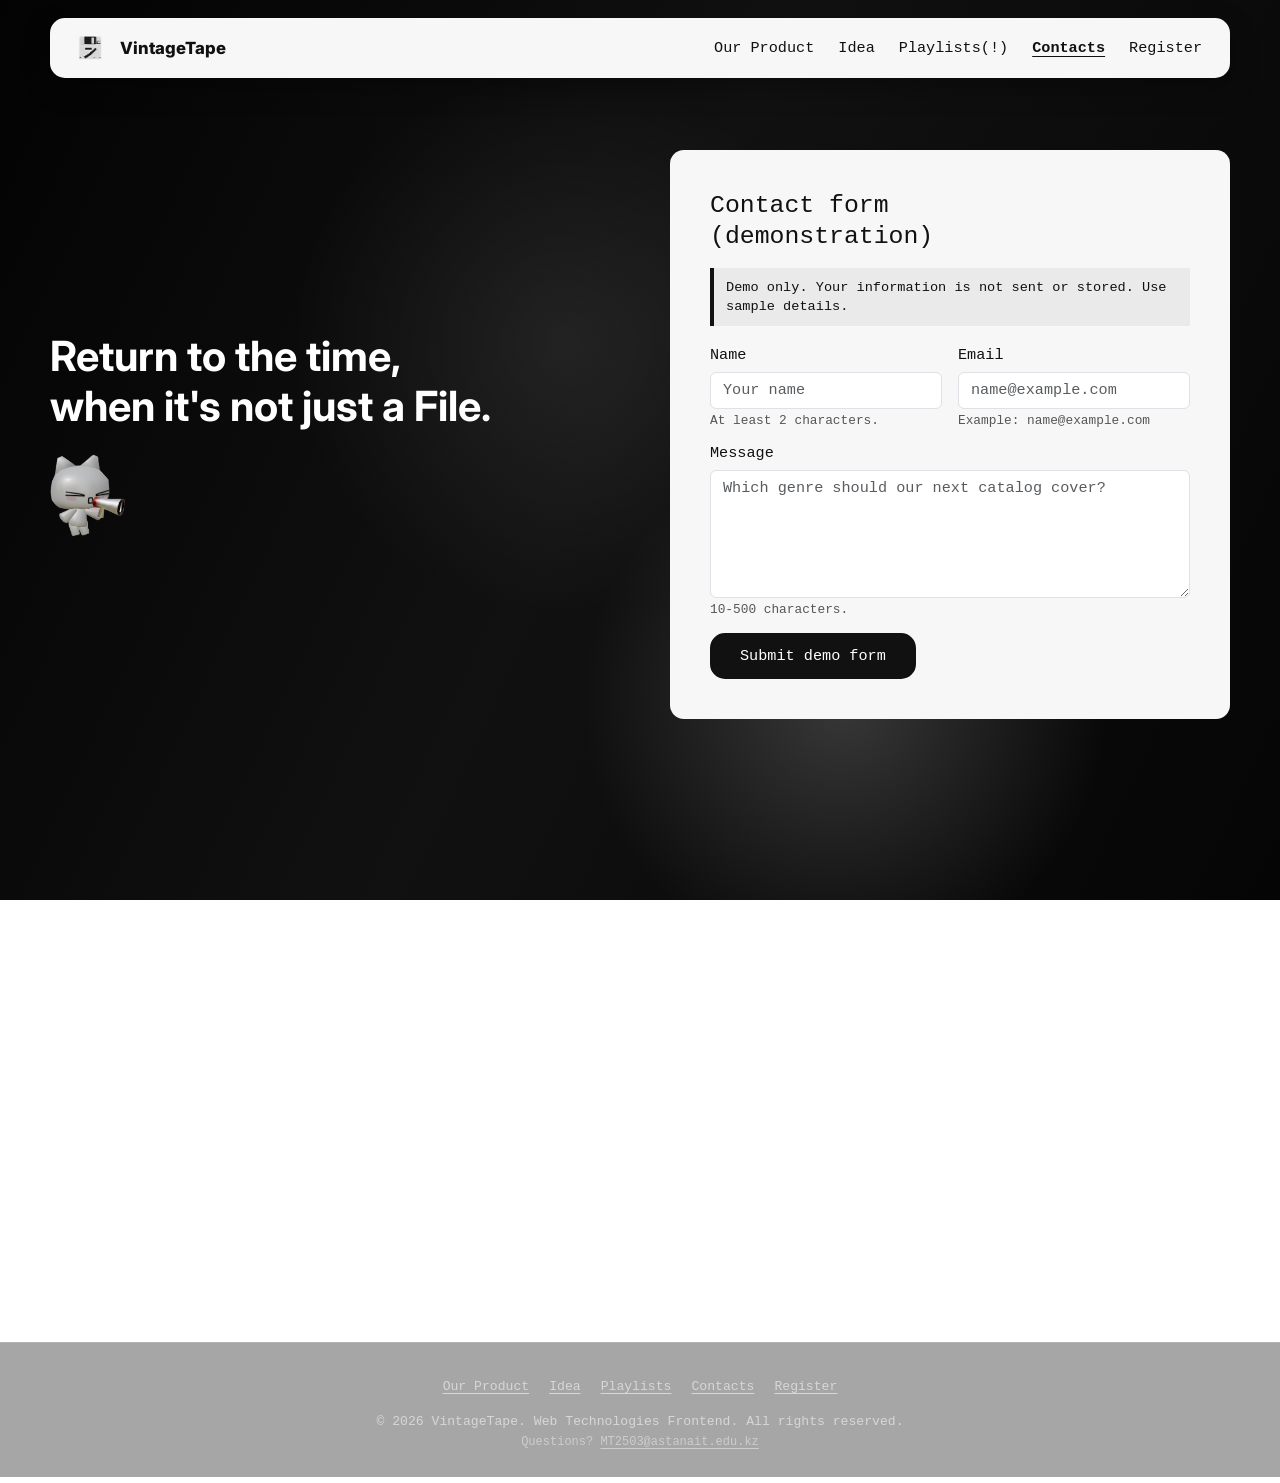
==== commit ae0155c7: "Assignment 4" ====
--- a/contacts.html
+++ b/contacts.html
@@ -3,18 +3,21 @@
 <head>
   <meta charset="UTF-8">
   <meta name="viewport" content="width=device-width, initial-scale=1.0">
-  <meta name="description" content="VintageTape Contacts - a demonstration contact form and answers to common questions.">
+  <meta name="description" content="VintageTape Contacts - a demonstration contact form with validation and answers to common questions.">
   <title>Contacts | VintageTape</title>
 
   <link rel="preconnect" href="https://fonts.googleapis.com">
   <link rel="preconnect" href="https://fonts.gstatic.com" crossorigin>
   <link href="https://fonts.googleapis.com/css2?family=Inter:wght@700;800&family=Iosevka+Charon:wght@400;500;700&display=swap" rel="stylesheet">
   <link rel="icon" type="image/x-icon" href="images/favicon.ico">
+  <link rel="stylesheet" href="https://cdn.jsdelivr.net/npm/bootstrap@5.3.3/dist/css/bootstrap.min.css"
+        integrity="sha384-QWTKZyjpPEjISv5WaRU9OFeRpok6YctnYmDr5pNlyT2bRjXh0JMhjY6hW+ALEwIH"
+        crossorigin="anonymous">
   <link rel="stylesheet" href="css/style.css">
   <link rel="stylesheet" href="css/responsive.css">
 </head>
 
-<body>
+<body class="forms-page">
 
   <header class="site-nav">
     <a href="index.html" class="logo-link">
@@ -28,6 +31,7 @@
         <li><a href="idea.html">Idea</a></li>
         <li><a href="playlists.html">Playlists(!)</a></li>
         <li><a href="contacts.html" aria-current="page">Contacts</a></li>
+        <li><a href="register.html">Register</a></li>
       </ul>
     </nav>
   </header>
@@ -41,21 +45,48 @@
           <img src="images/cat-megaphone.png" alt="Cat mascot with a megaphone" class="contacts-cat">
         </div>
 
-        <form class="contacts-card" action="demo-result.html" method="get" aria-describedby="demo-note">
+        <form id="contact-form" class="contacts-card needs-validation" novalidate>
           <h2>Contact form<br>(demonstration)</h2>
 
-          <p id="demo-note" class="demo-note">Demo only. Your information is not sent or stored. Use sample details.</p>
+          <p class="demo-note">Demo only. Your information is not sent or stored. Use sample details.</p>
 
-          <label for="contact-name">Name</label>
-          <input type="text" id="contact-name" autocomplete="name" required>
+          <div id="contact-success" class="alert alert-success d-none">
+            Demo only: your message looks valid. Nothing was sent or stored.
+          </div>
 
-          <label for="contact-email">Email</label>
-          <input type="email" id="contact-email" autocomplete="email" required>
+          <div class="row g-3">
+            <div class="col-md-6">
+              <label for="contact-name" class="form-label">Name</label>
+              <input type="text" class="form-control" id="contact-name" name="name"
+                     placeholder="Your name" required minlength="2">
+              <div class="form-text">At least 2 characters.</div>
+              <div class="valid-feedback">Looks good!</div>
+              <div class="invalid-feedback">Please enter your name (at least 2 characters).</div>
+            </div>
 
-          <label for="contact-phone">Phone Number</label>
-          <input type="tel" id="contact-phone" autocomplete="tel" required>
+            <div class="col-md-6">
+              <label for="contact-email" class="form-label">Email</label>
+              <input type="email" class="form-control" id="contact-email" name="email"
+                     placeholder="name@example.com" required pattern=".+@.+\..+">
+              <div class="form-text">Example: name@example.com</div>
+              <div class="valid-feedback">Looks good!</div>
+              <div class="invalid-feedback">Please enter an email like name@example.com.</div>
+            </div>
 
-          <button type="submit" class="btn-submit">Check demo form</button>
+            <div class="col-12">
+              <label for="contact-message" class="form-label">Message</label>
+              <textarea class="form-control" id="contact-message" name="message" rows="5"
+                        placeholder="Which genre should our next catalog cover?"
+                        required minlength="10" maxlength="500"></textarea>
+              <div class="form-text">10-500 characters.</div>
+              <div class="valid-feedback">Looks good!</div>
+              <div class="invalid-feedback">Your message must be 10-500 characters.</div>
+            </div>
+
+            <div class="col-12 form-actions">
+              <button type="submit" class="btn-submit">Submit demo form</button>
+            </div>
+          </div>
         </form>
 
       </div>
@@ -69,7 +100,7 @@
         <div class="faq-list">
           <details class="faq-item">
             <summary>Do I need an account?</summary>
-            <p>No. VintageTape has no accounts or logins, and the form on this page is a demonstration only.</p>
+            <p>No. VintageTape has no logins. You can look at the demo registration form on the Register page, but it does not create an account.</p>
           </details>
 
           <details class="faq-item">
@@ -83,8 +114,8 @@
           </details>
 
           <details class="faq-item">
-            <summary>Is the form real?</summary>
-            <p>No. It only shows how built-in HTML validation works. When all fields are valid, your browser opens a demonstration page. Nothing is sent or stored.</p>
+            <summary>What does the contact form check?</summary>
+            <p>Name: at least 2 characters. Email: a valid address like name@example.com. Message: 10 to 500 characters. When everything is valid you see a demo message. Nothing is sent or stored.</p>
           </details>
         </div>
       </div>
@@ -99,11 +130,13 @@
         <a href="idea.html">Idea</a>
         <a href="playlists.html">Playlists</a>
         <a href="contacts.html">Contacts</a>
+        <a href="register.html">Register</a>
       </nav>
       <p>&copy; 2026 VintageTape. Web Technologies Frontend. All rights reserved.</p>
       <p class="footer-copy">Questions? <a href="mailto:254316@astanait.edu.kz">MT2503@astanait.edu.kz</a></p>
     </div>
   </footer>
 
+  <script src="js/forms.js" defer></script>
 </body>
-</html>+</html>
--- a/css/style.css
+++ b/css/style.css
@@ -21,6 +21,11 @@
   background-attachment: fixed;
 }
 
+/* Pages that load Bootstrap keep the same line height as the other pages */
+.forms-page {
+  line-height: normal;
+}
+
 /* Responsive images: never wider than their container, keep proportions */
 img {
   display: block;
@@ -28,7 +33,6 @@
   height: auto;
 }
 
-
 /* Page sections */
 
 .memory-section {
@@ -71,6 +75,10 @@
   color: #111;
   text-decoration: none;
   flex-shrink: 0;
+}
+
+.logo-link:hover {
+  color: #111;
 }
 
 .logo-image {
@@ -142,6 +150,7 @@
 .btn-cta:hover,
 .btn-cta:focus-visible {
   background: #2a2a2a;
+  color: #fff;
 }
 
 /* Shared card / image styles */
@@ -723,11 +732,8 @@
 }
 
 .contacts-card {
-  width: min(480px, 100%);
+  width: min(560px, 100%);
   padding: 24px 18px;
-
-  display: flex;
-  flex-direction: column;
 
   background: #f7f7f7;
   color: #111;
@@ -752,44 +758,145 @@
   line-height: 1.4;
 }
 
-.contacts-card label {
-  margin: 0 0 8px;
+/* Bootstrap form parts, adjusted to the VintageTape look */
+.contacts-card .form-label,
+.contacts-card .form-check-label,
+.contacts-card .form-legend {
   font-family: "Iosevka Charon", monospace;
   font-size: 0.95rem;
-}
-
-.contacts-card input {
-  width: 100%;
-  max-width: 100%;
-  margin: 0 0 16px;
-  padding: 10px 12px;
-
-  border: 1px solid rgba(0, 0, 0, 0.35);
-  border-radius: 6px;
-  background: #fff;
-  color: #111;
-
+  color: #111;
+}
+
+.contacts-card .form-legend {
+  float: none;
+  width: auto;
+  margin-bottom: 0.5rem;
+}
+
+.contacts-card .form-control,
+.contacts-card .form-select {
   font-family: "Iosevka Charon", monospace;
   font-size: 0.95rem;
 }
 
+.contacts-card .form-text {
+  color: rgba(17, 17, 17, 0.7);
+  font-size: 0.8rem;
+}
+
+/* darker feedback colours so the small text stays readable on the light card */
+.contacts-card .invalid-feedback {
+  color: #b02a37;
+  font-size: 0.85rem;
+}
+
+.contacts-card .valid-feedback {
+  color: #146c43;
+  font-size: 0.85rem;
+}
+
+.contacts-card .alert {
+  font-size: 0.9rem;
+}
+
+.form-actions {
+  display: flex;
+  flex-wrap: wrap;
+  gap: 12px;
+}
+
+.btn-submit,
+.btn-reset {
+  padding: 12px 28px;
+  border-radius: 15px;
+  font-family: "Iosevka Charon", monospace;
+  font-size: 0.95rem;
+  cursor: pointer;
+}
+
 .btn-submit {
-  margin-top: 8px;
-  padding: 14px;
-
-  border: none;
-  border-radius: 15px;
+  border: 2px solid #111;
   background: #111;
   color: #fff;
-
-  font-family: "Iosevka Charon", monospace;
-  font-size: 0.95rem;
-  cursor: pointer;
 }
 
 .btn-submit:hover,
 .btn-submit:focus-visible {
   background: #2a2a2a;
+}
+
+.btn-reset {
+  border: 2px solid #111;
+  background: transparent;
+  color: #111;
+}
+
+.btn-reset:hover,
+.btn-reset:focus-visible {
+  background: rgba(0, 0, 0, 0.08);
+}
+
+/* Register page */
+
+.register-title {
+  margin: 0 auto;
+  max-width: 650px;
+  text-align: center;
+
+  font-family: "Inter", sans-serif;
+  font-size: 2rem;
+  font-weight: 700;
+  line-height: 1.1;
+}
+
+.register-intro {
+  max-width: 620px;
+  margin: 20px auto 32px;
+  text-align: center;
+  font-size: 0.95rem;
+  line-height: 1.45;
+  color: rgba(255, 255, 255, 0.8);
+}
+
+.register-card {
+  width: min(720px, 100%);
+  margin: 0 auto;
+}
+
+.rules-card {
+  max-width: 720px;
+  margin: 0 auto;
+  padding: 24px 22px;
+
+  background: rgba(255, 255, 255, 0.08);
+  border: 1px solid rgba(255, 255, 255, 0.35);
+  border-radius: 14px;
+}
+
+.rules-card h2 {
+  margin: 0 0 12px;
+  font-family: "Inter", sans-serif;
+  font-weight: 700;
+  font-size: clamp(1.3rem, 3vw, 1.7rem);
+}
+
+.rules-card ul {
+  margin: 0 0 16px;
+  padding-left: 20px;
+  font-size: 0.92rem;
+  line-height: 1.6;
+}
+
+.rules-card p {
+  margin: 0;
+  font-size: 0.92rem;
+}
+
+.rules-card a {
+  color: #fff;
+  font-weight: 700;
+  text-decoration: underline;
+  text-underline-offset: 3px;
 }
 
 .faq-kicker {
@@ -861,4 +968,4 @@
 
 .demo-card .btn-cta {
   margin-top: 8px;
-}+}
--- a/css/responsive.css
+++ b/css/responsive.css
@@ -176,14 +176,22 @@
     width: auto;
   }
 
-  /* contacts: roomier form card */
+  /* contacts and register: roomier form card */
   .contacts-card {
     padding: 40px;
   }
 
-  .contacts-card input {
-    margin-bottom: 20px;
-    padding: 12px 14px;
+  .register-title {
+    font-size: clamp(2.2rem, 4vw, 3rem);
+    line-height: 1.15;
+  }
+
+  .register-intro {
+    font-size: 1rem;
+  }
+
+  .rules-card {
+    padding: 30px 36px;
   }
 
   .faq-item summary {
@@ -272,4 +280,4 @@
   * {
     transition: none !important;
   }
-}+}
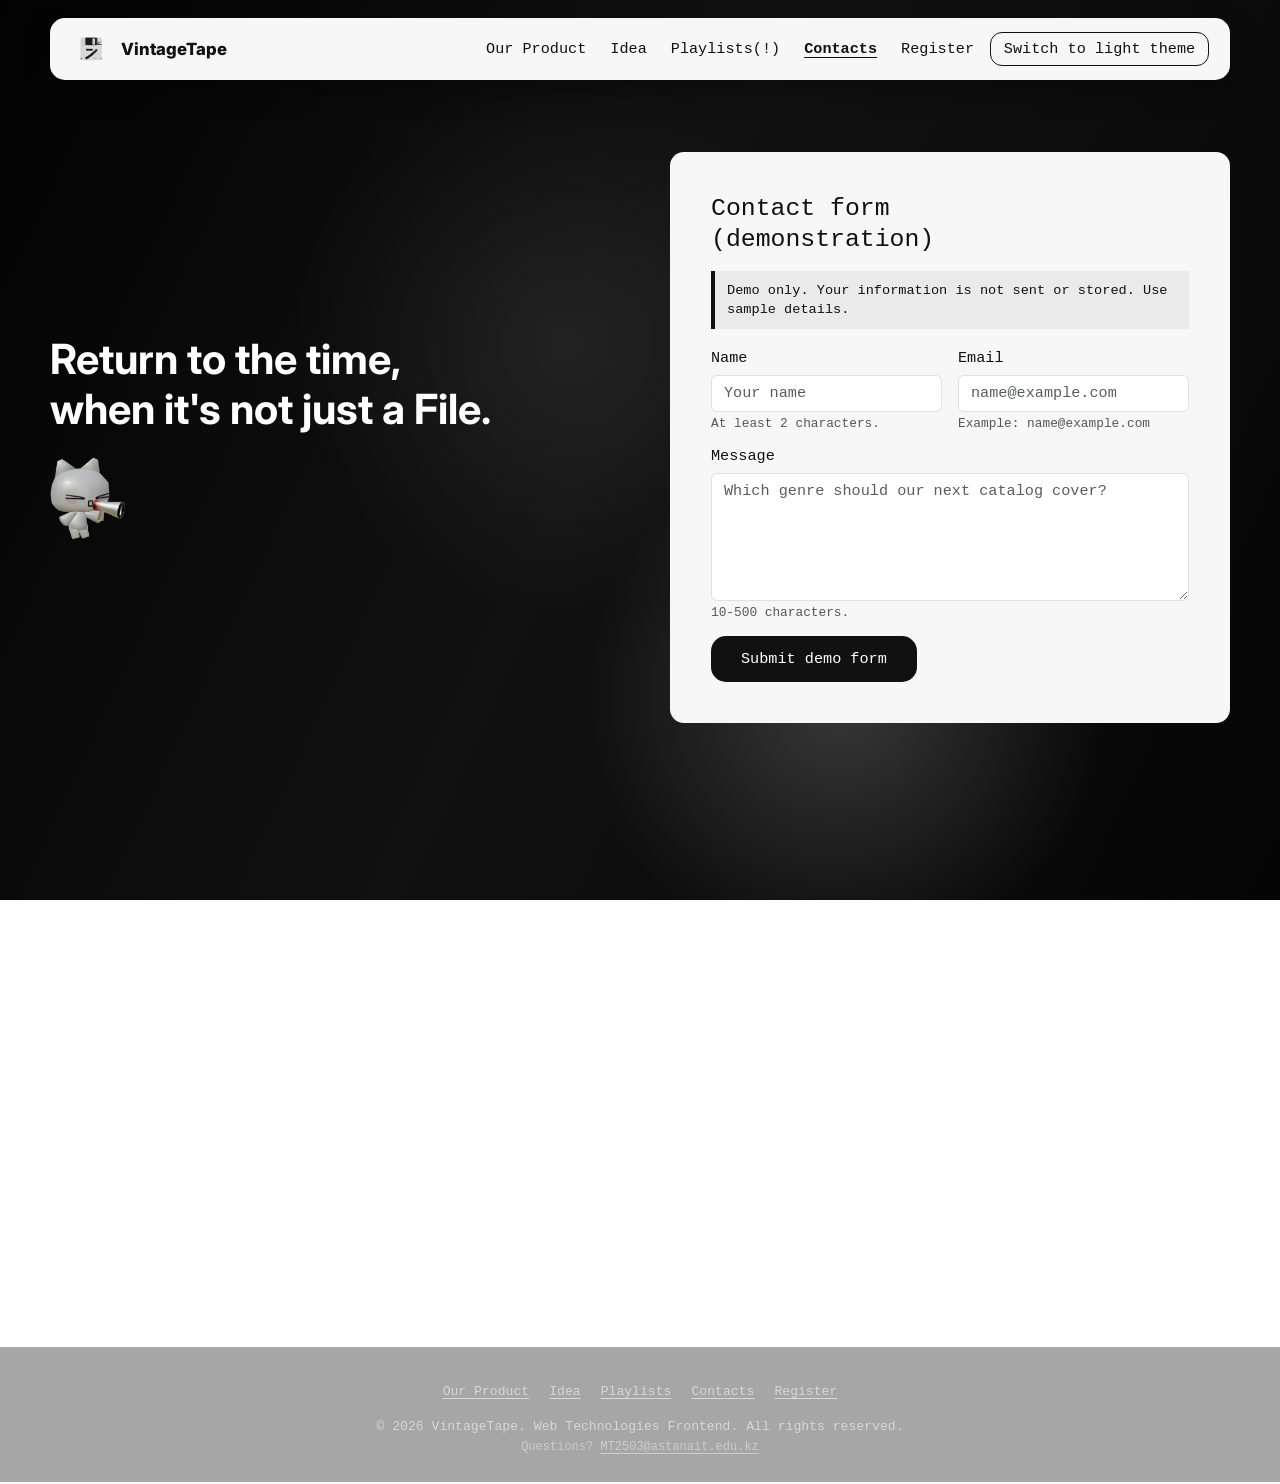
==== commit c3c79477: "Ass5-part1" ====
--- a/contacts.html
+++ b/contacts.html
@@ -15,6 +15,7 @@
         crossorigin="anonymous">
   <link rel="stylesheet" href="css/style.css">
   <link rel="stylesheet" href="css/responsive.css">
+  <link rel="stylesheet" href="css/features.css">
 </head>
 
 <body class="forms-page">
@@ -32,6 +33,7 @@
         <li><a href="playlists.html">Playlists(!)</a></li>
         <li><a href="contacts.html" aria-current="page">Contacts</a></li>
         <li><a href="register.html">Register</a></li>
+        <li><button type="button" id="theme-button" class="theme-button">Switch to light theme</button></li>
       </ul>
     </nav>
   </header>
@@ -94,29 +96,37 @@
 
     <section id="faq" class="memory-section faq-section" aria-labelledby="faq-title">
       <div class="page-shell">
-        <p class="faq-kicker">FAQ</p>
+        <p class="faq-kicker">FAQ - Task 2 - Show and hide information</p>
         <h2 id="faq-title" class="faq-title">Before you write</h2>
 
         <div class="faq-list">
-          <details class="faq-item">
-            <summary>Do I need an account?</summary>
-            <p>No. VintageTape has no logins. You can look at the demo registration form on the Register page, but it does not create an account.</p>
-          </details>
+          <div class="faq-item">
+            <h3 class="faq-heading">
+              <button type="button" class="faq-question" id="faq-button-1" aria-expanded="false" aria-controls="faq-answer-1">Do I need an account?</button>
+            </h3>
+            <p class="faq-answer" id="faq-answer-1" hidden>No. VintageTape has no logins. You can look at the demo registration form on the Register page, but it does not create an account.</p>
+          </div>
 
-          <details class="faq-item">
-            <summary>Which genres does VintageTape cover?</summary>
-            <p>The Playlists page shows six genres: Rock, Noise Pop, k-pop, Neo, J-pop and Indie.</p>
-          </details>
+          <div class="faq-item">
+            <h3 class="faq-heading">
+              <button type="button" class="faq-question" id="faq-button-2" aria-expanded="false" aria-controls="faq-answer-2">Which genres does VintageTape cover?</button>
+            </h3>
+            <p class="faq-answer" id="faq-answer-2" hidden>The Playlists page shows six genres: Rock, Noise Pop, k-pop, Neo, J-pop and Indie.</p>
+          </div>
 
-          <details class="faq-item">
-            <summary>Is VintageTape a streaming app?</summary>
-            <p>No. It is a themed catalog concept. It does not play music; it brings back the feel of flipping through a disc collection.</p>
-          </details>
+          <div class="faq-item">
+            <h3 class="faq-heading">
+              <button type="button" class="faq-question" id="faq-button-3" aria-expanded="false" aria-controls="faq-answer-3">Is VintageTape a streaming app?</button>
+            </h3>
+            <p class="faq-answer" id="faq-answer-3" hidden>No. It is a themed catalog concept. It does not play music; it brings back the feel of flipping through a disc collection.</p>
+          </div>
 
-          <details class="faq-item">
-            <summary>What does the contact form check?</summary>
-            <p>Name: at least 2 characters. Email: a valid address like name@example.com. Message: 10 to 500 characters. When everything is valid you see a demo message. Nothing is sent or stored.</p>
-          </details>
+          <div class="faq-item">
+            <h3 class="faq-heading">
+              <button type="button" class="faq-question" id="faq-button-4" aria-expanded="false" aria-controls="faq-answer-4">What does the contact form check?</button>
+            </h3>
+            <p class="faq-answer" id="faq-answer-4" hidden>Name: at least 2 characters. Email: a valid address like name@example.com. Message: 10 to 500 characters. When everything is valid you see a demo message. Nothing is sent or stored.</p>
+          </div>
         </div>
       </div>
     </section>
@@ -138,5 +148,7 @@
   </footer>
 
   <script src="js/forms.js" defer></script>
+  <script src="js/theme.js" defer></script>
+  <script src="js/faq.js" defer></script>
 </body>
 </html>
--- a/css/features.css
+++ b/css/features.css
@@ -0,0 +1,252 @@
+.feature-kicker {
+  text-align: center;
+}
+ 
+/* ---------- card with a form field (same card as the contact form) ---------- */
+ 
+.tool-card {
+  margin: 0 auto 24px;
+}
+ 
+.tool-label {
+  display: block;
+  margin-bottom: 0.5rem;
+  font-family: "Iosevka Charon", monospace;
+  font-size: 0.95rem;
+  color: #111;
+}
+ 
+/* looks like the Bootstrap .form-control used in the forms */
+.tool-input {
+  display: block;
+  width: 100%;
+  margin-bottom: 16px;
+  padding: 0.375rem 0.75rem;
+  border: 1px solid #ced4da;
+  border-radius: 6px;
+  background: #fff;
+  color: #111;
+  font-family: "Iosevka Charon", monospace;
+  font-size: 0.95rem;
+  line-height: 1.5;
+}
+ 
+.tool-input:focus {
+  border-color: #86b7fe;
+  box-shadow: 0 0 0 0.25rem rgba(13, 110, 253, 0.25);
+  outline: 0;
+}
+ 
+/* messages use the .demo-note style of the site */
+.tool-message {
+  margin: 16px 0 0;
+}
+ 
+.tool-error {
+  border-left-color: #b02a37;
+  color: #842029;
+}
+ 
+.search-card {
+  position: relative;
+  z-index: 1;
+  margin-bottom: 44px;
+}
+ 
+/* the hidden attribute must win over the display rules of the site */
+.playlist-card[hidden],
+.tool-message[hidden],
+.faq-answer[hidden] {
+  display: none;
+}
+ 
+/* ---------- Task 1: theme button (inside the menu) ---------- */
+ 
+.theme-button {
+  padding: 0.45rem 0.8rem;
+  border: 1px solid #111;
+  border-radius: 12px;
+  background: transparent;
+  color: #111;
+  font: inherit;
+  cursor: pointer;
+}
+ 
+.theme-button:hover,
+.theme-button:focus-visible {
+  background: rgba(0, 0, 0, 0.1);
+}
+ 
+/* ---------- Task 2: FAQ buttons (look like the old questions) ---------- */
+ 
+.faq-heading {
+  margin: 0;
+  font-size: inherit;
+}
+ 
+.faq-question {
+  display: block;
+  width: 100%;
+  padding: 0;
+  border: 0;
+  background: none;
+  color: #fff;
+  font-family: inherit;
+  font-size: 0.95rem;
+  font-weight: 700;
+  text-align: left;
+  cursor: pointer;
+}
+ 
+.faq-question:hover {
+  text-decoration: underline;
+  text-underline-offset: 4px;
+}
+ 
+.faq-question::after {
+  content: " +";
+}
+ 
+.faq-question[aria-expanded="true"]::after {
+  content: " -";
+}
+ 
+.faq-answer {
+  margin: 12px 0 0;
+  font-size: 0.88rem;
+  line-height: 1.4;
+  color: rgba(255, 255, 255, 0.8);
+}
+ 
+/* ---------- Task 4: favourites list ---------- */
+ 
+.favourite-list {
+  margin: 8px 0 0;
+  padding: 0;
+  list-style: none;
+}
+ 
+.favourite-item {
+  display: flex;
+  justify-content: space-between;
+  align-items: center;
+  gap: 12px;
+  padding: 10px 0;
+  border-top: 1px solid rgba(0, 0, 0, 0.15);
+  font-size: 0.95rem;
+  word-break: break-word;
+}
+ 
+.remove-button {
+  flex-shrink: 0;
+  padding: 6px 16px;
+  border-radius: 12px;
+  font-size: 0.85rem;
+}
+ 
+/* =========================================================
+   Task 1: LIGHT THEME  (class "light-theme" on <body>)
+   The light cards of the site get a border and a shadow, so they
+   stay visible on the light page. Text that was white becomes dark.
+   ========================================================= */
+ 
+/* the same invisible border in both themes, so the layout does not move
+   by 2px when the theme is changed */
+.benefit-card,
+.memory-card,
+.idea-cta-card,
+.contacts-card,
+.make-it-yours-shell,
+.demo-card,
+.site-nav {
+  border: 1px solid transparent;
+}
+ 
+body.light-theme {
+  color: #111;
+  background:
+    radial-gradient(circle at 66% 78%, rgba(255, 255, 255, 0.35), transparent 28%),
+    linear-gradient(115deg, #d8d3c9 0%, #cbc5b9 100%);
+}
+ 
+/* white text -> dark text */
+body.light-theme .idea-title,
+body.light-theme .idea-intro,
+body.light-theme .register-intro,
+body.light-theme .benefits-summary,
+body.light-theme .faq-question,
+body.light-theme .featured-list a,
+body.light-theme .featured-link,
+body.light-theme .playlist-card,
+body.light-theme .rules-card,
+body.light-theme .rules-card a {
+  color: #111;
+}
+ 
+body.light-theme .faq-kicker {
+  color: rgba(0, 0, 0, 0.65);
+}
+ 
+body.light-theme .faq-answer {
+  color: rgba(0, 0, 0, 0.8);
+}
+ 
+/* hover and focus effects that were white */
+body.light-theme .featured-list a:hover,
+body.light-theme .featured-list a:focus-visible {
+  color: rgba(0, 0, 0, 0.6);
+}
+ 
+body.light-theme .playlist-card:hover {
+  background: rgba(255, 255, 255, 0.95);
+}
+ 
+body.light-theme :focus-visible {
+  outline-color: #111;
+}
+ 
+/* translucent white cards */
+body.light-theme .playlist-card,
+body.light-theme .rules-card {
+  background: rgba(255, 255, 255, 0.6);
+  border-color: rgba(0, 0, 0, 0.35);
+}
+ 
+/* light cards: border + shadow so they do not melt into the page */
+body.light-theme .benefit-card,
+body.light-theme .memory-card,
+body.light-theme .idea-cta-card,
+body.light-theme .contacts-card,
+body.light-theme .make-it-yours-shell,
+body.light-theme .demo-card {
+  border-color: rgba(0, 0, 0, 0.25);
+  box-shadow: 0 6px 18px rgba(0, 0, 0, 0.2);
+}
+ 
+body.light-theme .site-nav {
+  border-color: rgba(0, 0, 0, 0.25);
+  box-shadow: 0 6px 18px rgba(0, 0, 0, 0.2);
+}
+ 
+/* lines between items */
+body.light-theme .faq-item,
+body.light-theme .featured-list a {
+  border-color: rgba(0, 0, 0, 0.25);
+}
+ 
+/* pictures made for the dark page: a soft shadow keeps them visible */
+body.light-theme .hero-cat,
+body.light-theme .contacts-cat,
+body.light-theme .disc-image,
+body.light-theme .featured-disc-image,
+body.light-theme .floating-disc,
+body.light-theme .playlist-disc img {
+  filter: drop-shadow(0 0 6px rgba(0, 0, 0, 0.45));
+}
+ 
+body.light-theme .site-footer {
+  background: rgba(0, 0, 0, 0.08);
+  border-top-color: rgba(0, 0, 0, 0.25);
+  color: #222;
+}
+ 
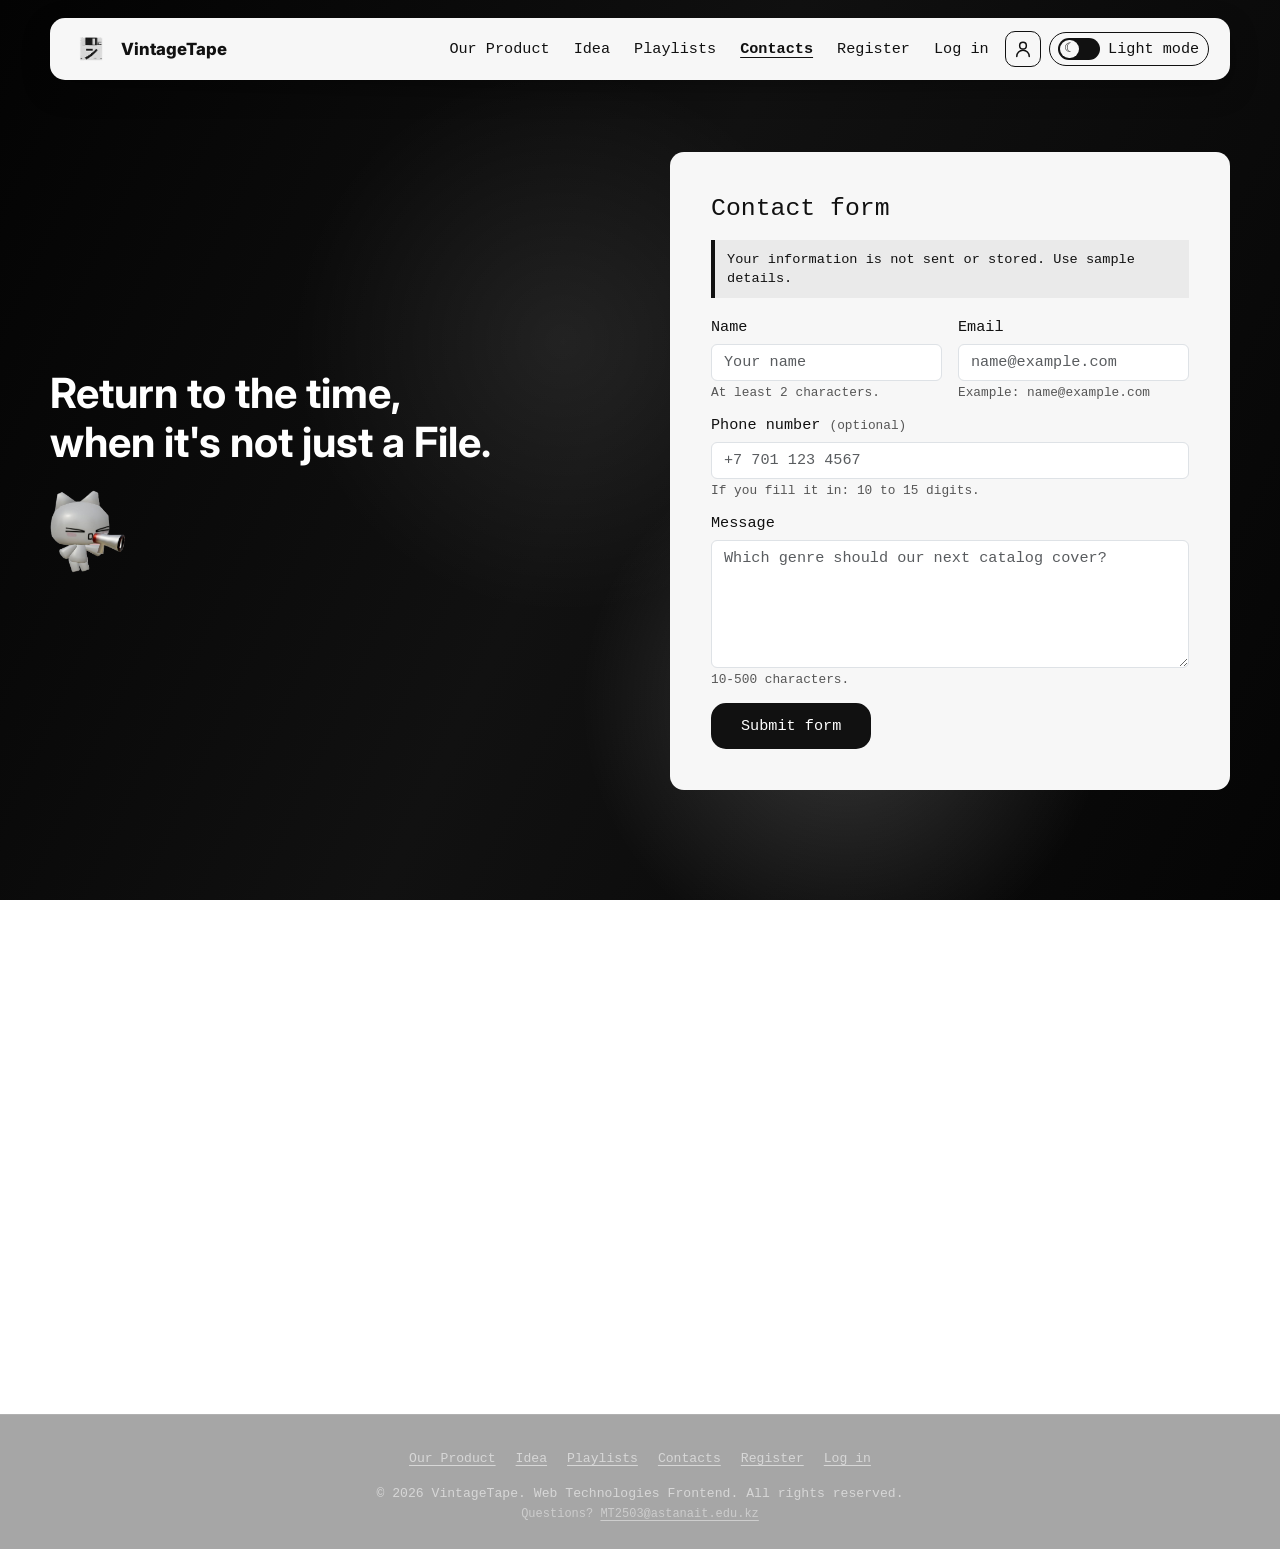
==== commit 614d58df: "Final" ====
--- a/contacts.html
+++ b/contacts.html
@@ -3,7 +3,7 @@
 <head>
   <meta charset="UTF-8">
   <meta name="viewport" content="width=device-width, initial-scale=1.0">
-  <meta name="description" content="VintageTape Contacts - a demonstration contact form with validation and answers to common questions.">
+  <meta name="description" content="VintageTape Contacts - a contact form with validation and answers to common questions.">
   <title>Contacts | VintageTape</title>
 
   <link rel="preconnect" href="https://fonts.googleapis.com">
@@ -27,15 +27,37 @@
     </a>
 
     <nav class="nav-links" aria-label="Primary">
-      <ul>
-        <li><a href="index.html">Our Product</a></li>
-        <li><a href="idea.html">Idea</a></li>
-        <li><a href="playlists.html">Playlists(!)</a></li>
-        <li><a href="contacts.html" aria-current="page">Contacts</a></li>
-        <li><a href="register.html">Register</a></li>
-        <li><button type="button" id="theme-button" class="theme-button">Switch to light theme</button></li>
-      </ul>
-    </nav>
+  <ul>
+    <li><a href="index.html">Our Product</a></li>
+    <li><a href="idea.html">Idea</a></li>
+    <li><a href="playlists.html">Playlists</a></li>
+    <li><a href="contacts.html" aria-current="page">Contacts</a></li>
+
+    <!-- видно только когда НЕ залогинен -->
+    <li data-auth="out"><a href="register.html">Register</a></li>
+    <li data-auth="out"><a href="login.html">Log in</a></li>
+
+    <!-- иконка профиля ВСЕГДА видна и всегда ведёт на profile.html -->
+    <li>
+      <a href="profile.html" class="profile-link"
+         aria-label="Open profile" title="Profile">
+        <svg viewBox="0 0 24 24" aria-hidden="true">
+          <circle cx="12" cy="8" r="4"></circle>
+          <path d="M4.5 21a7.5 7.5 0 0 1 15 0"></path>
+        </svg>
+      </a>
+    </li>
+
+    <li>
+      <button type="button" id="theme-button" class="theme-switch" role="switch" aria-checked="false">
+        <span class="switch-track" aria-hidden="true">
+          <span class="switch-knob">☾</span>
+        </span>
+        <span class="switch-label">Light mode</span>
+      </button>
+    </li>
+  </ul>
+</nav>
   </header>
 
   <main id="main-content">
@@ -48,12 +70,12 @@
         </div>
 
         <form id="contact-form" class="contacts-card needs-validation" novalidate>
-          <h2>Contact form<br>(demonstration)</h2>
+          <h2>Contact form<br></h2>
 
-          <p class="demo-note">Demo only. Your information is not sent or stored. Use sample details.</p>
+          <p class="demo-note">Your information is not sent or stored. Use sample details.</p>
 
-          <div id="contact-success" class="alert alert-success d-none">
-            Demo only: your message looks valid. Nothing was sent or stored.
+          <div id="contact-success" class="alert alert-success" role="status">
+            Your message looks valid. Nothing was sent or stored.
           </div>
 
           <div class="row g-3">
@@ -69,14 +91,27 @@
             <div class="col-md-6">
               <label for="contact-email" class="form-label">Email</label>
               <input type="email" class="form-control" id="contact-email" name="email"
-                     placeholder="name@example.com" required pattern=".+@.+\..+">
+                     placeholder="name@example.com"  required>
               <div class="form-text">Example: name@example.com</div>
               <div class="valid-feedback">Looks good!</div>
               <div class="invalid-feedback">Please enter an email like name@example.com.</div>
             </div>
 
             <div class="col-12">
+              <label for="contact-phone" class="form-label">Phone number <span class="form-text d-inline">(optional)</span></label>
+              <input type="tel" class="form-control" id="contact-phone" name="phone"
+                     placeholder="+7 701 123 4567" autocomplete="tel">
+              <div class="form-text">If you fill it in: 10 to 15 digits.</div>
+              <div class="valid-feedback">Looks good!</div>
+              <div class="invalid-feedback">Please enter a phone number with 10 to 15 digits.</div>
+            </div>
+
+            <div class="col-12">
               <label for="contact-message" class="form-label">Message</label>
+              <p id="favourites-hint" class="form-text favourites-hint is-hidden">
+                You saved favourites on the Playlists page.
+                <button type="button" id="use-favourites" class="link-button">Add them to my message</button>
+              </p>
               <textarea class="form-control" id="contact-message" name="message" rows="5"
                         placeholder="Which genre should our next catalog cover?"
                         required minlength="10" maxlength="500"></textarea>
@@ -86,7 +121,7 @@
             </div>
 
             <div class="col-12 form-actions">
-              <button type="submit" class="btn-submit">Submit demo form</button>
+              <button type="submit" class="btn-submit">Submit form</button>
             </div>
           </div>
         </form>
@@ -96,7 +131,7 @@
 
     <section id="faq" class="memory-section faq-section" aria-labelledby="faq-title">
       <div class="page-shell">
-        <p class="faq-kicker">FAQ - Task 2 - Show and hide information</p>
+        <p class="faq-kicker">FAQ</p>
         <h2 id="faq-title" class="faq-title">Before you write</h2>
 
         <div class="faq-list">
@@ -104,28 +139,28 @@
             <h3 class="faq-heading">
               <button type="button" class="faq-question" id="faq-button-1" aria-expanded="false" aria-controls="faq-answer-1">Do I need an account?</button>
             </h3>
-            <p class="faq-answer" id="faq-answer-1" hidden>No. VintageTape has no logins. You can look at the demo registration form on the Register page, but it does not create an account.</p>
+            <p class="faq-answer" id="faq-answer-1">Not to browse, but you can create an account on the Register page. It is saved only in your browser (localStorage) and lets you log in, see your profile and log out. Nothing is sent to a server.</p>
           </div>
 
           <div class="faq-item">
             <h3 class="faq-heading">
               <button type="button" class="faq-question" id="faq-button-2" aria-expanded="false" aria-controls="faq-answer-2">Which genres does VintageTape cover?</button>
             </h3>
-            <p class="faq-answer" id="faq-answer-2" hidden>The Playlists page shows six genres: Rock, Noise Pop, k-pop, Neo, J-pop and Indie.</p>
+            <p class="faq-answer" id="faq-answer-2">The Playlists page shows six genres: Rock, Noise Pop, k-pop, Neo, J-pop and Indie.</p>
           </div>
 
           <div class="faq-item">
             <h3 class="faq-heading">
               <button type="button" class="faq-question" id="faq-button-3" aria-expanded="false" aria-controls="faq-answer-3">Is VintageTape a streaming app?</button>
             </h3>
-            <p class="faq-answer" id="faq-answer-3" hidden>No. It is a themed catalog concept. It does not play music; it brings back the feel of flipping through a disc collection.</p>
+            <p class="faq-answer" id="faq-answer-3">No. It is a themed catalog concept and does not stream full songs. On the Playlists page you can play short previews from the iTunes Search API.</p>
           </div>
 
           <div class="faq-item">
             <h3 class="faq-heading">
               <button type="button" class="faq-question" id="faq-button-4" aria-expanded="false" aria-controls="faq-answer-4">What does the contact form check?</button>
             </h3>
-            <p class="faq-answer" id="faq-answer-4" hidden>Name: at least 2 characters. Email: a valid address like name@example.com. Message: 10 to 500 characters. When everything is valid you see a demo message. Nothing is sent or stored.</p>
+            <p class="faq-answer" id="faq-answer-4">Name: at least 2 characters. Email: a valid address like name@example.com. Message: 10 to 500 characters. When everything is valid, a confirmation message appears. Nothing is sent.</p>
           </div>
         </div>
       </div>
@@ -141,14 +176,18 @@
         <a href="playlists.html">Playlists</a>
         <a href="contacts.html">Contacts</a>
         <a href="register.html">Register</a>
+        <a href="login.html">Log in</a>
       </nav>
       <p>&copy; 2026 VintageTape. Web Technologies Frontend. All rights reserved.</p>
       <p class="footer-copy">Questions? <a href="mailto:254316@astanait.edu.kz">MT2503@astanait.edu.kz</a></p>
     </div>
   </footer>
 
+  <script src="js/jquery-3.6.0.min.js" defer></script>
+  <script src="js/theme.js" defer></script>
+  <script src="js/auth.js" defer></script>
   <script src="js/forms.js" defer></script>
-  <script src="js/theme.js" defer></script>
   <script src="js/faq.js" defer></script>
+  <script src="js/journey.js" defer></script>
 </body>
 </html>
--- a/css/style.css
+++ b/css/style.css
@@ -941,16 +941,6 @@
 
 /* Demonstration result page */
 
-.demo-card {
-  max-width: 640px;
-  margin: 0 auto;
-  padding: 32px 24px;
-
-  background: #f7f7f7;
-  color: #111;
-  border-radius: 14px;
-  text-align: center;
-}
 
 .demo-card h1 {
   margin: 0 0 16px;
--- a/css/responsive.css
+++ b/css/responsive.css
@@ -271,13 +271,4 @@
   }
 }
 
-/* ---------- Respect reduced-motion settings ---------- */
-@media (prefers-reduced-motion: reduce) {
-  html {
-    scroll-behavior: auto;
-  }
-
-  * {
-    transition: none !important;
-  }
-}
+
--- a/css/features.css
+++ b/css/features.css
@@ -1,13 +1,15 @@
+/* ---------- small labels above the features ---------- */
+
 .feature-kicker {
   text-align: center;
 }
- 
+
 /* ---------- card with a form field (same card as the contact form) ---------- */
- 
+
 .tool-card {
   margin: 0 auto 24px;
 }
- 
+
 .tool-label {
   display: block;
   margin-bottom: 0.5rem;
@@ -15,7 +17,7 @@
   font-size: 0.95rem;
   color: #111;
 }
- 
+
 /* looks like the Bootstrap .form-control used in the forms */
 .tool-input {
   display: block;
@@ -30,38 +32,36 @@
   font-size: 0.95rem;
   line-height: 1.5;
 }
- 
+
 .tool-input:focus {
   border-color: #86b7fe;
   box-shadow: 0 0 0 0.25rem rgba(13, 110, 253, 0.25);
   outline: 0;
 }
- 
+
 /* messages use the .demo-note style of the site */
 .tool-message {
   margin: 16px 0 0;
 }
- 
+
 .tool-error {
   border-left-color: #b02a37;
   color: #842029;
 }
- 
+
 .search-card {
   position: relative;
   z-index: 1;
   margin-bottom: 44px;
 }
- 
-/* the hidden attribute must win over the display rules of the site */
-.playlist-card[hidden],
-.tool-message[hidden],
-.faq-answer[hidden] {
-  display: none;
-}
- 
+
+/* jQuery adds and removes this class to hide and show blocks */
+.is-hidden {
+  display: none !important;
+}
+
 /* ---------- Task 1: theme button (inside the menu) ---------- */
- 
+
 .theme-button {
   padding: 0.45rem 0.8rem;
   border: 1px solid #111;
@@ -71,19 +71,19 @@
   font: inherit;
   cursor: pointer;
 }
- 
+
 .theme-button:hover,
 .theme-button:focus-visible {
   background: rgba(0, 0, 0, 0.1);
 }
- 
+
 /* ---------- Task 2: FAQ buttons (look like the old questions) ---------- */
- 
+
 .faq-heading {
   margin: 0;
   font-size: inherit;
 }
- 
+
 .faq-question {
   display: block;
   width: 100%;
@@ -97,35 +97,35 @@
   text-align: left;
   cursor: pointer;
 }
- 
+
 .faq-question:hover {
   text-decoration: underline;
   text-underline-offset: 4px;
 }
- 
+
 .faq-question::after {
   content: " +";
 }
- 
+
 .faq-question[aria-expanded="true"]::after {
   content: " -";
 }
- 
+
 .faq-answer {
   margin: 12px 0 0;
   font-size: 0.88rem;
   line-height: 1.4;
   color: rgba(255, 255, 255, 0.8);
 }
- 
+
 /* ---------- Task 4: favourites list ---------- */
- 
+
 .favourite-list {
   margin: 8px 0 0;
   padding: 0;
   list-style: none;
 }
- 
+
 .favourite-item {
   display: flex;
   justify-content: space-between;
@@ -136,20 +136,20 @@
   font-size: 0.95rem;
   word-break: break-word;
 }
- 
+
 .remove-button {
   flex-shrink: 0;
   padding: 6px 16px;
   border-radius: 12px;
   font-size: 0.85rem;
 }
- 
+
 /* =========================================================
    Task 1: LIGHT THEME  (class "light-theme" on <body>)
    The light cards of the site get a border and a shadow, so they
    stay visible on the light page. Text that was white becomes dark.
    ========================================================= */
- 
+
 /* the same invisible border in both themes, so the layout does not move
    by 2px when the theme is changed */
 .benefit-card,
@@ -161,14 +161,14 @@
 .site-nav {
   border: 1px solid transparent;
 }
- 
+
 body.light-theme {
   color: #111;
   background:
     radial-gradient(circle at 66% 78%, rgba(255, 255, 255, 0.35), transparent 28%),
     linear-gradient(115deg, #d8d3c9 0%, #cbc5b9 100%);
 }
- 
+
 /* white text -> dark text */
 body.light-theme .idea-title,
 body.light-theme .idea-intro,
@@ -182,36 +182,36 @@
 body.light-theme .rules-card a {
   color: #111;
 }
- 
+
 body.light-theme .faq-kicker {
   color: rgba(0, 0, 0, 0.65);
 }
- 
+
 body.light-theme .faq-answer {
   color: rgba(0, 0, 0, 0.8);
 }
- 
+
 /* hover and focus effects that were white */
 body.light-theme .featured-list a:hover,
 body.light-theme .featured-list a:focus-visible {
   color: rgba(0, 0, 0, 0.6);
 }
- 
+
 body.light-theme .playlist-card:hover {
   background: rgba(255, 255, 255, 0.95);
 }
- 
+
 body.light-theme :focus-visible {
   outline-color: #111;
 }
- 
+
 /* translucent white cards */
 body.light-theme .playlist-card,
 body.light-theme .rules-card {
   background: rgba(255, 255, 255, 0.6);
   border-color: rgba(0, 0, 0, 0.35);
 }
- 
+
 /* light cards: border + shadow so they do not melt into the page */
 body.light-theme .benefit-card,
 body.light-theme .memory-card,
@@ -222,18 +222,18 @@
   border-color: rgba(0, 0, 0, 0.25);
   box-shadow: 0 6px 18px rgba(0, 0, 0, 0.2);
 }
- 
+
 body.light-theme .site-nav {
   border-color: rgba(0, 0, 0, 0.25);
   box-shadow: 0 6px 18px rgba(0, 0, 0, 0.2);
 }
- 
+
 /* lines between items */
 body.light-theme .faq-item,
 body.light-theme .featured-list a {
   border-color: rgba(0, 0, 0, 0.25);
 }
- 
+
 /* pictures made for the dark page: a soft shadow keeps them visible */
 body.light-theme .hero-cat,
 body.light-theme .contacts-cat,
@@ -243,10 +243,502 @@
 body.light-theme .playlist-disc img {
   filter: drop-shadow(0 0 6px rgba(0, 0, 0, 0.45));
 }
- 
+
 body.light-theme .site-footer {
   background: rgba(0, 0, 0, 0.08);
   border-top-color: rgba(0, 0, 0, 0.25);
   color: #222;
 }
- +
+/* =========================================================
+   Assignment 6 additions
+   ========================================================= */
+
+/* ---------- Task 3: category buttons ---------- */
+
+.category-row {
+  display: flex;
+  flex-wrap: wrap;
+  gap: 10px;
+  margin-bottom: 16px;
+}
+
+.category-button {
+  padding: 6px 18px;
+  border: 2px solid #111;
+  border-radius: 15px;
+  background: transparent;
+  color: #111;
+  font-family: "Iosevka Charon", monospace;
+  font-size: 0.9rem;
+  cursor: pointer;
+}
+
+.category-button:hover {
+  background: rgba(0, 0, 0, 0.08);
+}
+
+.category-button.active {
+  background: #111;
+  color: #fff;
+}
+
+.clear-button {
+  padding: 6px 18px;
+  font-size: 0.85rem;
+}
+
+/* ---------- Task 4: "+ Favourite" button on every playlist card ---------- */
+
+.add-favourite {
+  margin-top: 14px;
+  padding: 6px 16px;
+  border: 1px solid #fff;
+  border-radius: 12px;
+  background: transparent;
+  color: #fff;
+  font-family: "Iosevka Charon", monospace;
+  font-size: 0.85rem;
+  cursor: pointer;
+}
+
+.add-favourite:hover {
+  background: rgba(255, 255, 255, 0.2);
+}
+
+.add-favourite.added {
+  background: #fff;
+  color: #111;
+}
+
+.favourite-empty {
+  margin: 16px 0 0;
+  font-size: 0.9rem;
+  color: #444;
+}
+
+.favourite-status {
+  border-left-color: #2a7a3b;
+}
+
+/* ---------- user journey: favourites in the contact form ---------- */
+
+.link-button {
+  padding: 0;
+  border: 0;
+  background: none;
+  color: #0b5ed7;
+  font: inherit;
+  text-decoration: underline;
+  cursor: pointer;
+}
+
+/* ---------- Task 5: field messages (also work without Bootstrap) ---------- */
+
+.contacts-card .valid-feedback,
+.contacts-card .invalid-feedback {
+  display: none;
+  margin-top: 0.25rem;
+  font-size: 0.85rem;
+}
+
+.contacts-card .valid-feedback {
+  color: #146c43;
+}
+
+.contacts-card .invalid-feedback {
+  color: #b02a37;
+}
+
+.contacts-card .is-valid ~ .valid-feedback,
+.contacts-card .is-invalid ~ .invalid-feedback {
+  display: block;
+}
+
+.contacts-card .form-control.is-invalid,
+.contacts-card .form-select.is-invalid {
+  border-color: #b02a37;
+}
+
+.contacts-card .form-control.is-valid,
+.contacts-card .form-select.is-valid {
+  border-color: #146c43;
+}
+
+body.light-theme .add-favourite {
+  border-color: #111;
+  color: #111;
+}
+
+body.light-theme .add-favourite:hover {
+  background: rgba(0, 0, 0, 0.1);
+}
+
+body.light-theme .add-favourite.added {
+  background: #111;
+  color: #fff;
+}
+
+/* ---------- Final project: light / dark switch ---------- */
+
+[data-auth][hidden] {
+  display: none;
+}
+
+.theme-switch {
+  display: inline-flex;
+  align-items: center;
+  gap: 8px;
+  padding: 0.3rem 0.55rem;
+  border: 1px solid #111;
+  border-radius: 999px;
+  background: transparent;
+  color: #111;
+  font: inherit;
+  cursor: pointer;
+  transition: background-color 0.2s, box-shadow 0.2s, transform 0.2s;
+}
+
+.theme-switch:hover {
+  background: rgba(0, 0, 0, 0.1);
+  box-shadow: 0 3px 10px rgba(0, 0, 0, 0.25);
+  transform: translateY(-1px);
+}
+
+.theme-switch:focus-visible {
+  outline: 3px solid #1a73e8;
+  outline-offset: 2px;
+}
+
+.switch-track {
+  display: inline-flex;
+  align-items: center;
+  width: 2.6rem;
+  height: 1.4rem;
+  padding: 2px;
+  border-radius: 999px;
+  background: #111;
+  transition: background-color 0.3s;
+  box-sizing: border-box;   /* на всякий случай */
+}
+
+.switch-knob {
+  flex-shrink: 0;           /* чтобы flex не сжимал кружок */
+  display: flex;
+  align-items: center;
+  justify-content: center;
+  width: 1.15rem;
+  height: 1.15rem;
+  border-radius: 50%;
+  background: #f7f7f7;
+  color: #111;
+  font-size: 0.8rem;        /* чуть уменьшил, чтобы иконка не упиралась */
+  line-height: 1;
+  transition: transform 0.4s ease;
+}
+
+body.light-theme .switch-track {
+  background: #c9a24a;
+}
+
+body.light-theme .switch-knob {
+  transform: translateX(1.2rem) rotate(360deg); /* можно чуть увеличить, если нужно до самого края */
+}
+
+/* ---------- Final project: log in, profile, API list ---------- */
+
+.auth-switch {
+  margin: 20px 0 0;
+  text-align: center;
+}
+
+.profile-heading {
+  margin: 0 0 12px;
+  font-size: 1.15rem;
+}
+
+.profile-list {
+  margin: 0 0 24px;
+}
+
+.profile-list div {
+  display: flex;
+  flex-direction: column;
+  gap: 2px;
+  padding: 10px 0;
+  border-bottom: 1px solid rgba(0, 0, 0, 0.2);
+}
+
+.profile-list dt {
+  font-size: 0.85rem;
+  font-weight: 700;
+}
+
+.profile-list dd {
+  margin: 0;
+  overflow-wrap: anywhere;
+}
+
+.profile-link {
+  display: inline-block;
+  text-decoration: none;
+  text-align: center;
+}
+
+.sample-list {
+  display: grid;
+  gap: 12px;
+  margin: 16px 0 0;
+  padding: 0;
+  list-style: none;
+}
+
+.sample-item {
+  display: flex;
+  flex-wrap: wrap;
+  align-items: center;
+  gap: 12px;
+  padding: 10px;
+  border: 1px solid rgba(0, 0, 0, 0.25);
+  border-radius: 12px;
+  background: #fff;
+  transition: transform 0.2s, box-shadow 0.2s;
+}
+
+.sample-item:hover {
+  transform: translateY(-2px);
+  box-shadow: 0 6px 14px rgba(0, 0, 0, 0.2);
+}
+
+.sample-cover {
+  border-radius: 8px;
+  object-fit: cover;
+}
+
+.sample-info {
+  display: flex;
+  flex: 1 1 10rem;
+  flex-direction: column;
+  min-width: 0;
+}
+
+.sample-title,
+.sample-artist {
+  overflow-wrap: anywhere;
+}
+
+.sample-item audio {
+  width: 100%;
+  max-width: 100%;
+}
+
+/* ---------- Final project: animated buttons ---------- */
+/* smooth hover: colour, shadow and a small lift; the pressed button moves back */
+
+.btn-submit,
+.btn-reset,
+.btn-cta,
+.category-button,
+.link-button,
+.add-favourite,
+.remove-button {
+  transition: background-color 0.2s ease, color 0.2s ease, border-color 0.2s ease,
+              box-shadow 0.2s ease, transform 0.2s ease;
+}
+
+.btn-submit:hover,
+.btn-reset:hover,
+.btn-cta:hover,
+.category-button:hover,
+.add-favourite:hover,
+.remove-button:hover {
+  transform: translateY(-2px);
+  box-shadow: 0 6px 14px rgba(0, 0, 0, 0.3);
+}
+
+.btn-submit:active,
+.btn-reset:active,
+.btn-cta:active,
+.category-button:active,
+.add-favourite:active,
+.remove-button:active {
+  transform: translateY(0) scale(0.97);
+  box-shadow: none;
+}
+
+.playlist-card,
+.benefit-card,
+.memory-card {
+  transition: transform 0.25s ease, box-shadow 0.25s ease, background-color 0.25s ease;
+}
+
+.nav-links a {
+  transition: color 0.2s ease, background-color 0.2s ease;
+}
+
+/* people who ask for less motion get no animations */
+@media (prefers-reduced-motion: reduce) {
+  *,
+  *::before,
+  *::after {
+    transition: none !important;
+    animation: none !important;
+    scroll-behavior: auto !important;
+  }
+}
+
+/* ---------- Final project: light mode additions ---------- */
+
+body.light-theme .theme-switch {
+  border-color: #111;
+}
+
+body.light-theme .sample-item {
+  background: rgba(255, 255, 255, 0.6);
+  border-color: rgba(0, 0, 0, 0.35);
+}
+
+body.light-theme .profile-list div {
+  border-bottom-color: rgba(0, 0, 0, 0.3);
+}
+
+.auth-switch a {
+  color: inherit;
+  font-weight: 700;
+  text-decoration: underline;
+  text-underline-offset: 3px;
+}
+
+.auth-switch a:hover,
+.auth-switch a:focus-visible {
+  text-decoration-thickness: 2px;
+}
+
+.profile-list a {
+  color: inherit;
+  text-decoration: underline;
+  text-underline-offset: 3px;
+}
+/* ---------- Profile icon in navigation ---------- */
+.nav-links li:has(.profile-link) {
+  display: flex;
+  align-items: center;
+  justify-content: center;
+}
+
+.nav-links a.profile-link {
+  display: flex !important;        /* Меняем inline-flex на flex */
+  align-items: center;
+  justify-content: center;
+  width: 36px;
+  height: 36px;
+  padding: 0 !important;
+  margin: 0;
+  border: 1px solid #111;
+  border-radius: 10px;
+  color: #111;
+  text-decoration: none !important;
+  flex-shrink: 0;
+  box-sizing: border-box;
+  line-height: 1;                  /* Убираем влияние шрифтов */
+}
+
+
+.nav-links a.profile-link:hover,
+.nav-links a.profile-link:focus-visible {
+  background: rgba(0, 0, 0, 0.1);
+  transform: translateY(-2px);
+}
+
+.profile-link svg {
+  display: block;
+  width: 20px;
+  height: 20px;
+  margin: 0;
+  fill: none;
+  stroke: currentColor;
+  stroke-width: 1.8;
+  stroke-linecap: round;
+  stroke-linejoin: round;
+}
+
+body.light-theme .profile-link {
+  border-color: #111;
+  color: #111;
+}
+/* ---------- Profile page ---------- */
+.profile-card {
+  max-width: 560px;
+  margin: 0 auto;
+  text-align: center;
+  padding: 40px 32px;
+}
+
+.profile-avatar {
+  width: 76px;
+  height: 76px;
+  margin: 0 auto 16px;
+  display: flex;
+  align-items: center;
+  justify-content: center;
+  border: 2px solid #111;
+  border-radius: 50%;
+}
+
+.profile-avatar svg {
+  width: 42px;
+  height: 42px;
+  fill: none;
+  stroke: #111;
+  stroke-width: 1.6;
+  stroke-linecap: round;
+  stroke-linejoin: round;
+}
+
+.profile-card h2 {
+  margin: 0 0 28px;          /* ← отступ под именем */
+  font-size: 1.4rem;
+}
+
+.profile-details {
+  margin: 0 0 28px;
+  text-align: left;
+}
+
+.profile-details div {
+  display: flex;
+  justify-content: space-between;
+  gap: 20px;
+  padding: 14px 0;
+  border-bottom: 1px solid rgba(0, 0, 0, 0.15);
+}
+
+.profile-details dt {
+  font-weight: 700;
+  flex-shrink: 0;
+}
+
+.profile-details dd {
+  margin: 0;
+  text-align: right;
+  overflow-wrap: anywhere;
+}
+
+/* отступ под заголовком страницы */
+.register-intro {
+  margin-bottom: 40px;       /* ← добавляем отступ */
+}
+
+@media (max-width: 420px) {
+  .profile-details div {
+    flex-direction: column;
+    gap: 4px;
+  }
+  .profile-details dd {
+    text-align: left;
+  }
+}
+.nav-links ul {
+  flex-wrap: wrap;
+  align-items: center;
+}
